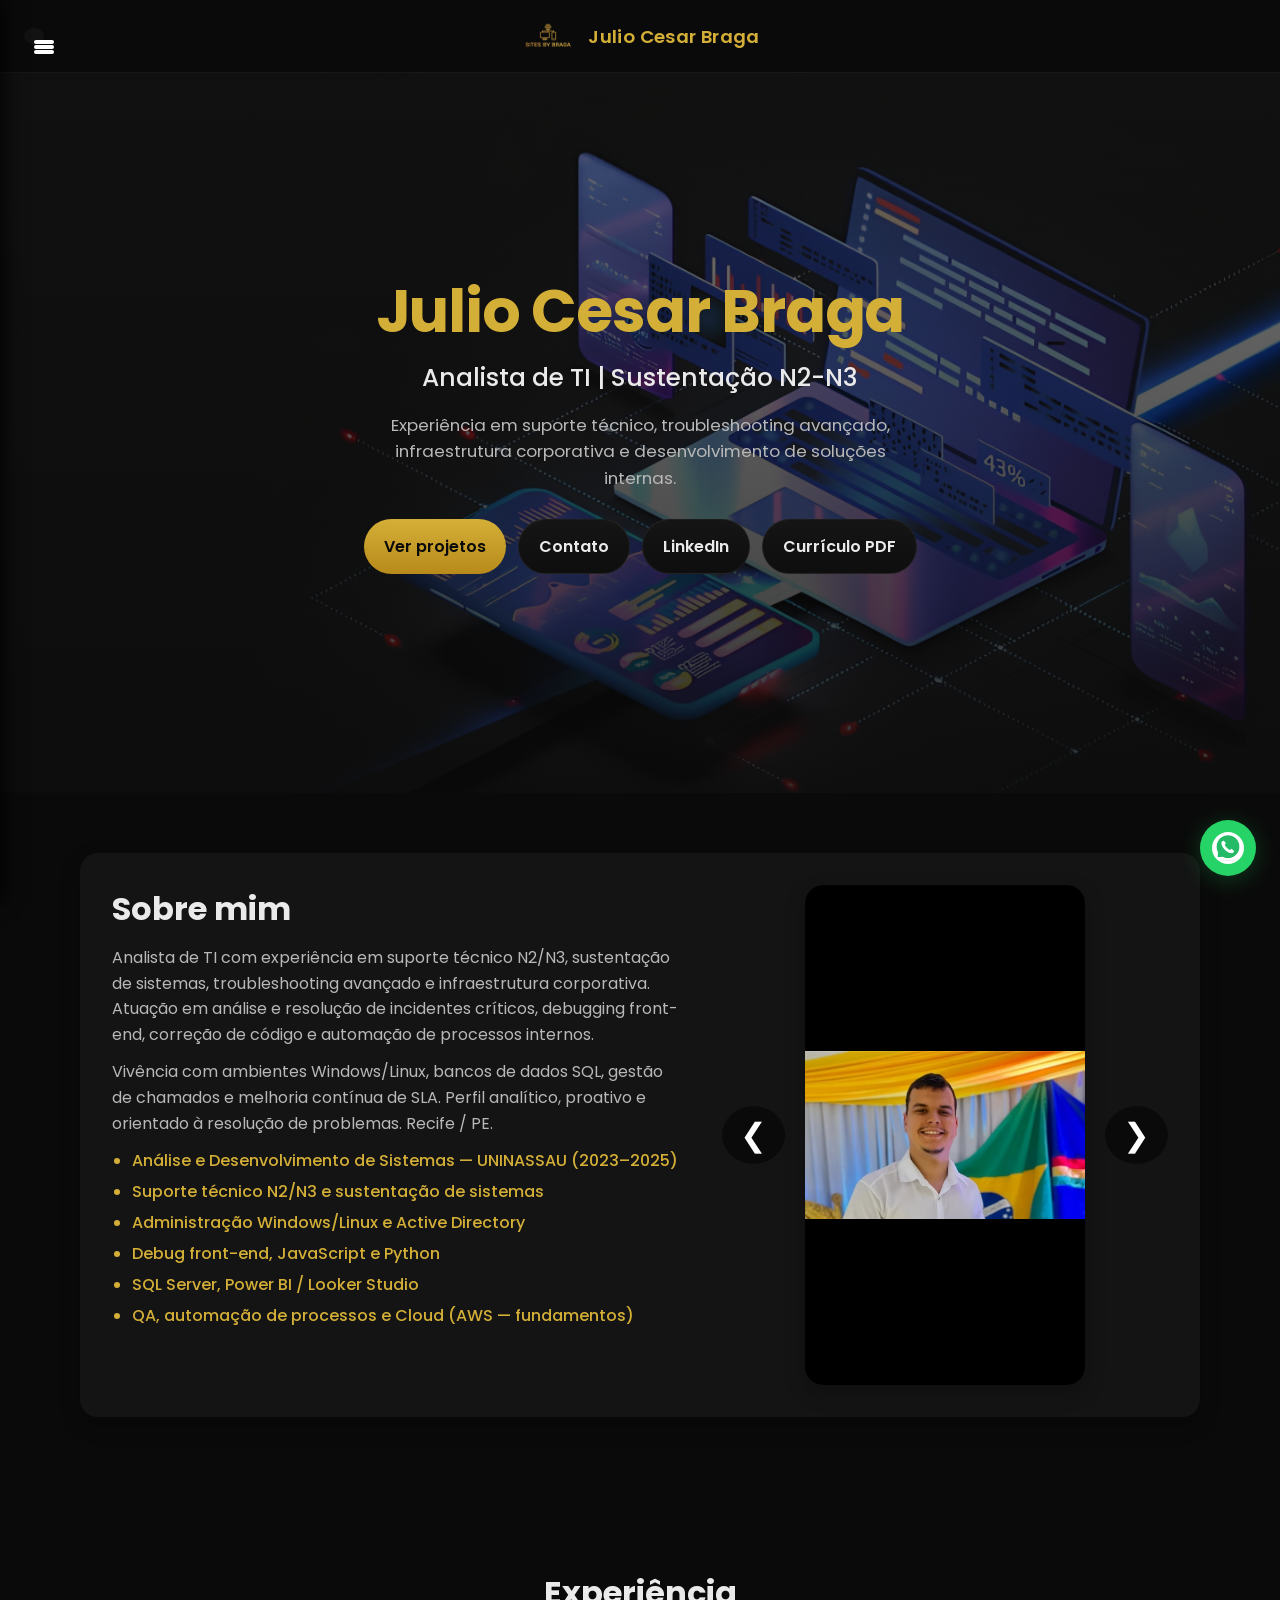
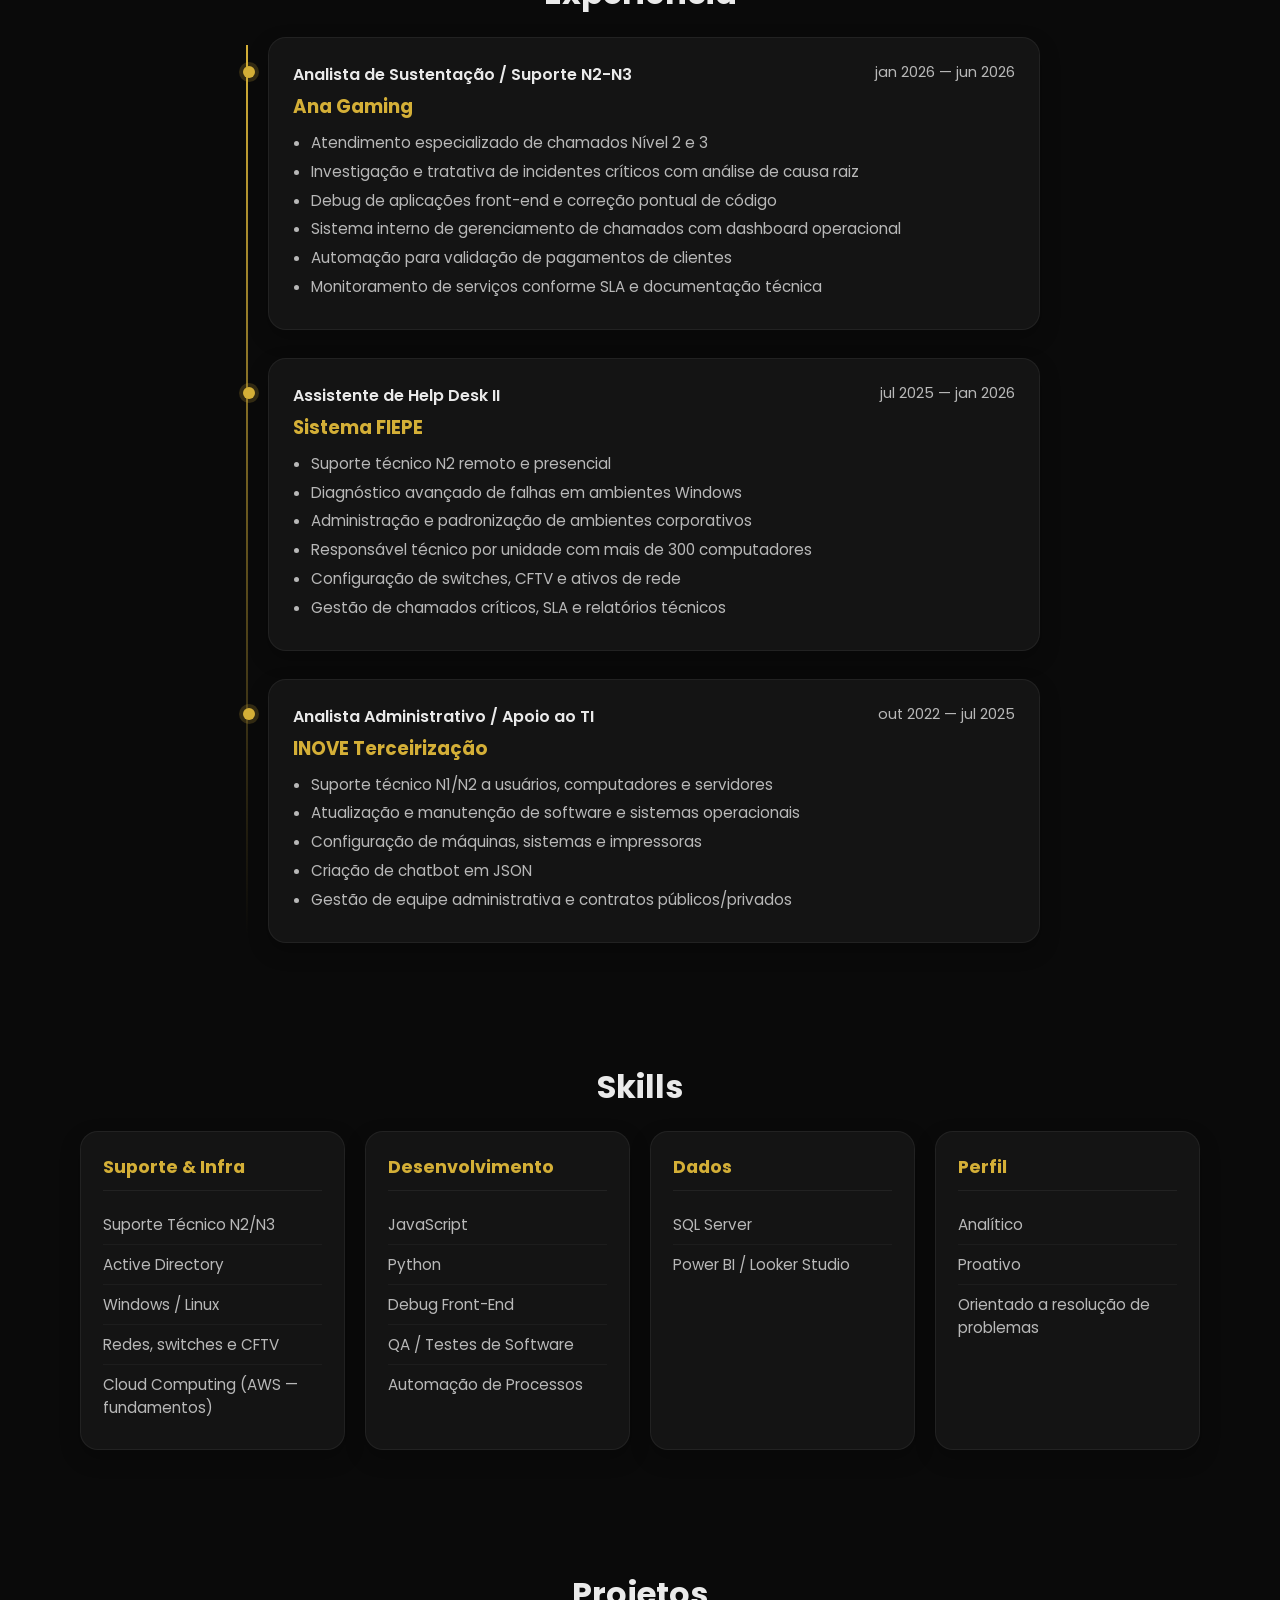
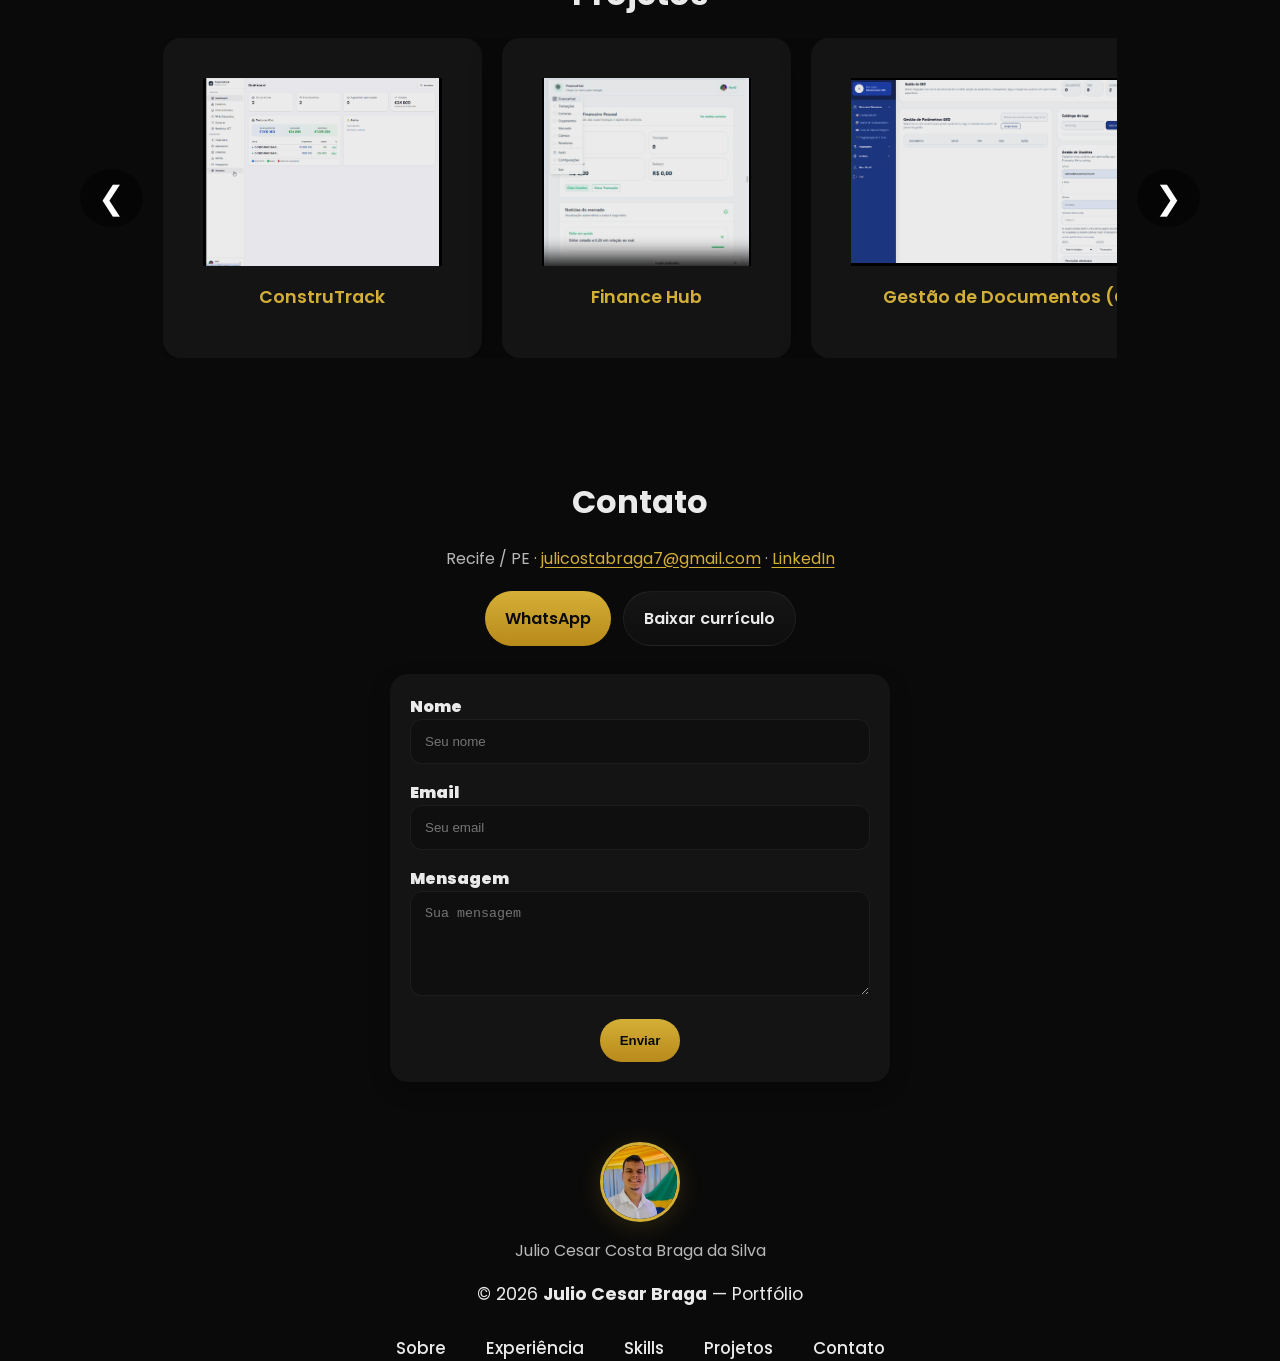
==== public/index.html @ 73585330 "Serve portfolio as static site on Vercel from public/. Stop Flask rewrite 404 by using outputDirecto" ====
<!DOCTYPE html>
<html lang="pt-br">
<head>
  <meta charset="UTF-8" />
  <meta name="viewport" content="width=device-width, initial-scale=1" />
  <title>Julio Cesar Braga — Analista de TI | Sustentação N2-N3</title>
  <meta name="description" content="Portfólio de Julio Cesar Braga — Analista de TI com experiência em sustentação N2/N3, suporte, infraestrutura e desenvolvimento de sistemas." />
  <link rel="icon" href="/static/favicon.svg" type="image/svg+xml">
  <link rel="preconnect" href="https://fonts.googleapis.com">
  <link rel="preconnect" href="https://fonts.gstatic.com" crossorigin>
  <link href="https://fonts.googleapis.com/css2?family=Poppins:wght@300;400;500;600;700&display=swap" rel="stylesheet">
  <link rel="stylesheet" href="/static/styles.css">
</head>
<body>
  <header>
    <div class="nav-header">
      <button class="btn hamb" aria-label="Abrir menu" onclick="toggleMobile()">
        <span class="hamb-icon"></span>
      </button>
      <a href="#topo" class="brand-lockup">
        <img src="/static/img/imghead.png" alt="" class="header-logo" />
        <span class="brand-name">Julio Cesar Braga</span>
      </a>
    </div>
  </header>

  <div id="backdrop" onclick="toggleMobile(false)"></div>
  <nav id="drawer" aria-hidden="true">
    <a href="#sobre" onclick="toggleMobile(false)">Sobre</a>
    <a href="#experiencia" onclick="toggleMobile(false)">Experiência</a>
    <a href="#skills" onclick="toggleMobile(false)">Skills</a>
    <a href="#portfolio" onclick="toggleMobile(false)">Projetos</a>
    <a href="#contato" onclick="toggleMobile(false)">Contato</a>
  </nav>

  <main id="topo">
    <section class="hero">
      <div class="container hero-inner">
        <p class="hero-brand">Julio Cesar Braga</p>
        <h1>Analista de TI | Sustentação N2-N3</h1>
        <p class="muted hero-lead">Experiência em suporte técnico, troubleshooting avançado, infraestrutura corporativa e desenvolvimento de soluções internas.</p>
        <div class="hero-ctas">
          <a href="#portfolio" class="btn gold">Ver projetos</a>
          <a href="#contato" class="btn">Contato</a>
          <a href="https://www.linkedin.com/in/julio-cesar-389a39224" class="btn" target="_blank" rel="noopener">LinkedIn</a>
          <a href="/static/curriculo-julio-cesar.pdf" class="btn" target="_blank" rel="noopener">Currículo PDF</a>
        </div>
      </div>
    </section>

    <section id="sobre" class="section quem-sou-eu">
      <div class="container quem-sou-eu-container">
        <div class="quem-sou-eu-info">
          <h2 class="title-lg">Sobre mim</h2>
          <p>Analista de TI com experiência em suporte técnico N2/N3, sustentação de sistemas, troubleshooting avançado e infraestrutura corporativa. Atuação em análise e resolução de incidentes críticos, debugging front-end, correção de código e automação de processos internos.</p>
          <p class="muted" style="margin-top:12px">Vivência com ambientes Windows/Linux, bancos de dados SQL, gestão de chamados e melhoria contínua de SLA. Perfil analítico, proativo e orientado à resolução de problemas. Recife / PE.</p>
          <ul>
            <li>Análise e Desenvolvimento de Sistemas — UNINASSAU (2023–2025)</li>
            <li>Suporte técnico N2/N3 e sustentação de sistemas</li>
            <li>Administração Windows/Linux e Active Directory</li>
            <li>Debug front-end, JavaScript e Python</li>
            <li>SQL Server, Power BI / Looker Studio</li>
            <li>QA, automação de processos e Cloud (AWS — fundamentos)</li>
          </ul>
        </div>
        <div class="carousel-container">
          <button class="carousel-btn left" onclick="showPrev()" aria-label="Foto anterior">❮</button>
          <div class="carousel-single">
            <img id="carousel-img" src="/static/img/imgdev.jpg" alt="Foto de Julio Cesar Braga" />
          </div>
          <button class="carousel-btn right" onclick="showNext()" aria-label="Próxima foto">❯</button>
        </div>
      </div>
    </section>

    <section id="experiencia" class="section">
      <div class="container">
        <h2 class="title-lg">Experiência</h2>
        <div class="timeline">
          <article class="timeline-item">
            <div class="timeline-meta">
              <span class="timeline-role">Analista de Sustentação / Suporte N2-N3</span>
              <span class="timeline-period">jan 2026 — jun 2026</span>
            </div>
            <h3 class="timeline-company">Ana Gaming</h3>
            <ul>
              <li>Atendimento especializado de chamados Nível 2 e 3</li>
              <li>Investigação e tratativa de incidentes críticos com análise de causa raiz</li>
              <li>Debug de aplicações front-end e correção pontual de código</li>
              <li>Sistema interno de gerenciamento de chamados com dashboard operacional</li>
              <li>Automação para validação de pagamentos de clientes</li>
              <li>Monitoramento de serviços conforme SLA e documentação técnica</li>
            </ul>
          </article>

          <article class="timeline-item">
            <div class="timeline-meta">
              <span class="timeline-role">Assistente de Help Desk II</span>
              <span class="timeline-period">jul 2025 — jan 2026</span>
            </div>
            <h3 class="timeline-company">Sistema FIEPE</h3>
            <ul>
              <li>Suporte técnico N2 remoto e presencial</li>
              <li>Diagnóstico avançado de falhas em ambientes Windows</li>
              <li>Administração e padronização de ambientes corporativos</li>
              <li>Responsável técnico por unidade com mais de 300 computadores</li>
              <li>Configuração de switches, CFTV e ativos de rede</li>
              <li>Gestão de chamados críticos, SLA e relatórios técnicos</li>
            </ul>
          </article>

          <article class="timeline-item">
            <div class="timeline-meta">
              <span class="timeline-role">Analista Administrativo / Apoio ao TI</span>
              <span class="timeline-period">out 2022 — jul 2025</span>
            </div>
            <h3 class="timeline-company">INOVE Terceirização</h3>
            <ul>
              <li>Suporte técnico N1/N2 a usuários, computadores e servidores</li>
              <li>Atualização e manutenção de software e sistemas operacionais</li>
              <li>Configuração de máquinas, sistemas e impressoras</li>
              <li>Criação de chatbot em JSON</li>
              <li>Gestão de equipe administrativa e contratos públicos/privados</li>
            </ul>
          </article>
        </div>
      </div>
    </section>

    <section id="skills" class="section">
      <div class="container">
        <h2 class="title-lg">Skills</h2>
        <div class="skills-grid">
          <div class="skill-group">
            <h3>Suporte & Infra</h3>
            <ul>
              <li>Suporte Técnico N2/N3</li>
              <li>Active Directory</li>
              <li>Windows / Linux</li>
              <li>Redes, switches e CFTV</li>
              <li>Cloud Computing (AWS — fundamentos)</li>
            </ul>
          </div>
          <div class="skill-group">
            <h3>Desenvolvimento</h3>
            <ul>
              <li>JavaScript</li>
              <li>Python</li>
              <li>Debug Front-End</li>
              <li>QA / Testes de Software</li>
              <li>Automação de Processos</li>
            </ul>
          </div>
          <div class="skill-group">
            <h3>Dados</h3>
            <ul>
              <li>SQL Server</li>
              <li>Power BI / Looker Studio</li>
            </ul>
          </div>
          <div class="skill-group">
            <h3>Perfil</h3>
            <ul>
              <li>Analítico</li>
              <li>Proativo</li>
              <li>Orientado a resolução de problemas</li>
            </ul>
          </div>
        </div>
      </div>
    </section>

    <section id="portfolio" class="section">
      <div class="container">
        <h2 class="title-lg">Projetos</h2>
        <div class="carousel-container">
          <button class="carousel-btn left" onclick="moveCarousel(-1)" aria-label="Anterior">❮</button>
          <div class="carousel" id="carousel">

            <div class="carousel-item projeto-preview">
              <div class="preview-anim">
                <div class="projeto-carousel">
                  <img src="/static/img/contrutrack.png" alt="ConstruTrack" class="preview-img" />
                </div>
                <div class="preview-overlay">
                  <div class="preview-actions">
                    <button type="button" class="btn-overlay" onclick="openConstructrackModal(false)">Detalhes</button>
                  </div>
                </div>
              </div>
              <div class="preview-title">ConstruTrack</div>
            </div>

            <div class="carousel-item projeto-preview">
              <div class="preview-anim">
                <div class="projeto-carousel">
                  <img src="/static/img/finance-hub.png" alt="Finance Hub" class="preview-img" />
                </div>
                <div class="preview-overlay">
                  <div class="preview-actions">
                    <button type="button" class="btn-overlay" onclick="openFinanceHubModal(false)">Detalhes</button>
                  </div>
                </div>
              </div>
              <div class="preview-title">Finance Hub</div>
            </div>

            <div class="carousel-item projeto-preview">
              <div class="preview-anim">
                <div class="projeto-carousel">
                  <img src="/static/img/ged-recursos-humanos.png" alt="Módulo de Recursos Humanos" class="preview-img projeto-carousel-img" id="projetoImg" />
                  <button type="button" class="projeto-carousel-btn prev" onclick="mudarImagemProjeto(-1)">❮</button>
                  <button type="button" class="projeto-carousel-btn next" onclick="mudarImagemProjeto(1)">❯</button>
                </div>
                <div class="preview-overlay">
                  <div class="preview-actions">
                    <button type="button" class="btn-overlay" onclick="openGedModal()">Detalhes</button>
                  </div>
                </div>
              </div>
              <div class="preview-title">Gestão de Documentos (GED)</div>
            </div>

            <div class="carousel-item projeto-preview">
              <div class="preview-anim">
                <img src="/static/img/jessicafreitas.jpg" alt="Site Jessica Freitas" class="preview-img" />
                <div class="preview-overlay">
                  <div class="preview-actions">
                    <a href="https://68085a242d617168facb0365--verdant-naiad-d58384.netlify.app/" target="_blank" rel="noopener" class="btn-overlay">Ver site</a>
                    <button type="button" class="btn-overlay" onclick="openProjectModal()">Detalhes</button>
                  </div>
                </div>
              </div>
              <div class="preview-title">Atendimento Psicológico — Jessica Freitas</div>
            </div>

            <div class="carousel-item projeto-preview">
              <div class="preview-anim">
                <div class="projeto-carousel">
                  <img src="/static/img/sistema-relatorio-tecnico.png" alt="Sistema de Relatório Técnico" class="preview-img" />
                </div>
                <div class="preview-overlay">
                  <div class="preview-actions">
                    <button type="button" class="btn-overlay" onclick="openProject3Modal(false)">Detalhes</button>
                  </div>
                </div>
              </div>
              <div class="preview-title">Sistema de Relatório Técnico</div>
            </div>

          </div>
          <button class="carousel-btn right" onclick="moveCarousel(1)" aria-label="Próximo">❯</button>
        </div>
      </div>
    </section>

    <section id="contato" class="section">
      <div class="container">
        <h2 class="title-lg">Contato</h2>
        <p class="muted contact-intro">Recife / PE · <a href="mailto:julicostabraga7@gmail.com">julicostabraga7@gmail.com</a> · <a href="https://www.linkedin.com/in/julio-cesar-389a39224" target="_blank" rel="noopener">LinkedIn</a></p>
        <div class="contact-links">
          <a href="https://wa.me/5581987370011" class="btn gold" target="_blank" rel="noopener">WhatsApp</a>
          <a href="/static/curriculo-julio-cesar.pdf" class="btn" target="_blank" rel="noopener">Baixar currículo</a>
        </div>
        <form class="card contato-form" onsubmit="sendEmail(event)">
          <label>
            Nome
            <input class="input" type="text" id="nome" placeholder="Seu nome" required>
          </label>
          <label>
            Email
            <input class="input" type="email" id="email" placeholder="Seu email" required>
          </label>
          <label>
            Mensagem
            <textarea class="input" id="mensagem" rows="5" placeholder="Sua mensagem" required></textarea>
          </label>
          <button class="btn gold" type="submit">Enviar</button>
        </form>
      </div>
    </section>
  </main>

  <footer>
    <div class="container footer">
      <div class="dev-info">
        <img src="/static/img/imgdev.jpg" alt="Julio Cesar Braga" class="dev-photo" />
        <span>Julio Cesar Costa Braga da Silva</span>
      </div>
      <span class="brand-footer">© <span id="year"></span> <b>Julio Cesar Braga</b> — Portfólio</span>
      <nav class="footer-nav">
        <a href="#sobre">Sobre</a>
        <a href="#experiencia">Experiência</a>
        <a href="#skills">Skills</a>
        <a href="#portfolio">Projetos</a>
        <a href="#contato">Contato</a>
      </nav>
    </div>
  </footer>

  <a href="https://wa.me/5581987370011" class="whatsapp-float" target="_blank" rel="noopener" aria-label="WhatsApp">
    <img src="/static/img/WhatsApp.jpg" alt="WhatsApp" class="whatsapp-icon" />
  </a>

  <!-- MODAL Jessica Freitas -->
  <div id="projectModal" class="modal" role="dialog" aria-modal="true" aria-labelledby="jessica-title">
    <div class="modal-overlay" onclick="closeProjectModal()"></div>
    <div class="modal-content">
      <button type="button" class="modal-close" onclick="closeProjectModal()" aria-label="Fechar">✕</button>
      <div class="modal-header">
        <h2 id="jessica-title">Site Institucional e Agendamento para Psicóloga</h2>
      </div>
      <div class="modal-body">
        <div class="modal-section">
          <h3>Resumo</h3>
          <p>Site institucional e de agendamento para psicóloga online. Desenvolvido com HTML5, CSS3 e JavaScript puro (Vanilla JS), sem dependência de frameworks. Conta com sistema de agendamento interativo com calendário dinâmico, bloqueio de horários por sessão, integração com WhatsApp e layout totalmente responsivo para mobile.</p>
        </div>
        <div class="modal-section">
          <h3>Funcionalidades</h3>
          <ul class="features-list">
            <li><strong>Header fixo com navegação suave</strong> entre seções</li>
            <li><strong>Menu hambúrguer responsivo</strong> para mobile</li>
            <li><strong>Modal de agendamento</strong> com abertura/fechamento por clique, ESC e clique fora</li>
            <li><strong>Calendário interativo</strong> com seleção de mês → dia → horário</li>
            <li><strong>Bloqueio de horários</strong> com sessionStorage</li>
            <li><strong>Integração com WhatsApp</strong> via wa.me</li>
            <li><strong>Validação de formulário</strong> e SEO básico</li>
          </ul>
        </div>
        <div class="modal-section">
          <h3>Tecnologias</h3>
          <div class="tech-grid">
            <div class="tech-item"><strong>HTML5</strong> — Estrutura e semântica</div>
            <div class="tech-item"><strong>CSS3</strong> — Estilização e responsividade</div>
            <div class="tech-item"><strong>JavaScript (Vanilla)</strong> — Interatividade</div>
            <div class="tech-item"><strong>Font Awesome 6</strong> — Ícones</div>
          </div>
        </div>
      </div>
      <div class="modal-footer">
        <a href="https://68085a242d617168facb0365--verdant-naiad-d58384.netlify.app/" class="btn" target="_blank" rel="noopener">Abrir site</a>
        <button type="button" class="btn gold" onclick="closeProjectModal()">Fechar</button>
      </div>
    </div>
  </div>

  <!-- MODAL GED -->
  <div id="gedModal" class="modal" role="dialog" aria-modal="true" aria-labelledby="ged-title">
    <div class="modal-overlay" onclick="closeGedModal()"></div>
    <div class="modal-content">
      <button type="button" class="modal-close" onclick="closeGedModal()" aria-label="Fechar">✕</button>
      <div class="modal-header">
        <h2 id="ged-title">Gestão de Documentos (GED)</h2>
      </div>
      <div class="modal-body">
        <div class="modal-section">
          <h3>Resumo</h3>
          <p>Módulo de gestão documental com foco em Recursos Humanos e rotinas administrativas — organização, visualização e fluxo de documentos em ambiente corporativo.</p>
        </div>
        <div class="modal-section">
          <h3>Destaques</h3>
          <ul class="features-list">
            <li>Telas de RH e gestão documental</li>
            <li>Interface orientada a operação diária</li>
            <li>Carrossel de prévias no portfólio</li>
          </ul>
        </div>
      </div>
      <div class="modal-footer">
        <button type="button" class="btn gold" onclick="closeGedModal()">Fechar</button>
      </div>
    </div>
  </div>

  <!-- MODAL Relatório Técnico -->
  <div id="project3Modal" class="modal" role="dialog" aria-modal="true" aria-labelledby="relatorio-title">
    <div class="modal-overlay" onclick="closeProject3Modal()"></div>
    <div class="modal-content">
      <button type="button" class="modal-close" onclick="closeProject3Modal()" aria-label="Fechar">✕</button>
      <div class="modal-header">
        <h2 id="relatorio-title">Sistema de Relatório Técnico</h2>
      </div>
      <div class="modal-body">
        <div class="modal-section video-section">
          <video id="project3Video" controls preload="metadata" style="width:100%; max-height:360px; background:#000">
            <source src="/static/img/projeto-relatorio-video.mp4" type="video/mp4">
            Seu navegador não suporta vídeo.
          </video>
        </div>
        <div class="modal-section">
          <h3>Resumo</h3>
          <p>Aplicação web progressiva (PWA) em React + JavaScript para geração de relatórios técnicos de engenharia civil. Permite criar, editar e exportar relatórios de vistoria predial em PDF com fotos lado a lado, editor de imagens, parecer técnico automatizado e histórico por pastas. Funciona offline; Firebase Hosting serve os ficheiros estáticos.</p>
        </div>
        <div class="modal-section">
          <h3>Funcionalidades principais</h3>
          <ul class="features-list">
            <li><strong>3 tipos de relatório</strong>: Pessoa Física, Condomínio, Empresa</li>
            <li><strong>Formulário dinâmico</strong> conforme o tipo selecionado</li>
            <li><strong>Upload de fotos</strong> com compressão automática</li>
            <li><strong>Editor de fotos embutido</strong> e comparativo no PDF</li>
            <li><strong>Parecer técnico</strong> com modelos pré-definidos</li>
            <li><strong>Histórico</strong> organizado por mês e pastas</li>
            <li><strong>Assinatura digital</strong> via canvas</li>
            <li><strong>Offline / Client-side</strong> com localStorage</li>
          </ul>
        </div>
        <div class="modal-section">
          <h3>Tecnologias</h3>
          <div class="tech-grid">
            <div class="tech-item"><strong>Linguagem:</strong> JavaScript (ES6+)</div>
            <div class="tech-item"><strong>Framework:</strong> React 18 (Vite)</div>
            <div class="tech-item"><strong>PDF:</strong> jsPDF</div>
            <div class="tech-item"><strong>Imagens:</strong> Canvas API + compressão</div>
            <div class="tech-item"><strong>Storage:</strong> localStorage</div>
            <div class="tech-item"><strong>Host:</strong> Firebase Hosting</div>
          </div>
        </div>
      </div>
      <div class="modal-footer">
        <button type="button" class="btn gold" onclick="closeProject3Modal()">Fechar</button>
      </div>
    </div>
  </div>

  <!-- MODAL Finance Hub -->
  <div id="financeHubModal" class="modal" role="dialog" aria-modal="true" aria-labelledby="finance-title">
    <div class="modal-overlay" onclick="closeFinanceHubModal()"></div>
    <div class="modal-content">
      <button type="button" class="modal-close" onclick="closeFinanceHubModal()" aria-label="Fechar">✕</button>
      <div class="modal-header">
        <h2 id="finance-title">Finance Hub</h2>
      </div>
      <div class="modal-body">
        <div class="modal-section video-section">
          <video id="financeHubVideo" controls preload="metadata" style="width:100%; max-height:360px; background:#000">
            <source src="/static/finance-hub-video.mp4" type="video/mp4">
            Seu navegador não suporta vídeo.
          </video>
        </div>
        <div class="modal-section">
          <h3>Resumo</h3>
          <p>Aplicação web full-stack de controle financeiro pessoal com dashboard interativo, gestão de carteiras, transações, orçamentos e monitoramento do mercado de ações e câmbio em tempo real.</p>
        </div>
        <div class="modal-section">
          <h3>Funcionalidades principais</h3>
          <ul class="features-list">
            <li><strong>Autenticação completa</strong> com cadastro, login e admin</li>
            <li><strong>Carteiras financeiras</strong> (conta, dinheiro, investimento, cartão)</li>
            <li><strong>Transações</strong> com categorização e filtros</li>
            <li><strong>Orçamentos</strong> por categoria com progresso visual</li>
            <li><strong>Dashboard</strong> com resumo e notícias do mercado</li>
            <li><strong>Mercado de ações</strong> e conversor de câmbio</li>
            <li><strong>Tema claro/escuro</strong> e múltiplos idiomas</li>
          </ul>
        </div>
        <div class="modal-section">
          <h3>Stack</h3>
          <div class="tech-grid">
            <div class="tech-item"><strong>Frontend:</strong> Vue 3 + Nuxt 3</div>
            <div class="tech-item"><strong>Linguagem:</strong> TypeScript</div>
            <div class="tech-item"><strong>UI:</strong> Tailwind CSS + Nuxt UI</div>
            <div class="tech-item"><strong>DB/Auth:</strong> Supabase PostgreSQL</div>
            <div class="tech-item"><strong>APIs:</strong> Brapi.dev, Frankfurter</div>
          </div>
        </div>
      </div>
      <div class="modal-footer">
        <button type="button" class="btn gold" onclick="closeFinanceHubModal()">Fechar</button>
      </div>
    </div>
  </div>

  <!-- MODAL ConstruTrack -->
  <div id="constructrackModal" class="modal" role="dialog" aria-modal="true" aria-labelledby="constructrack-title">
    <div class="modal-overlay" onclick="closeConstructrackModal()"></div>
    <div class="modal-content">
      <button type="button" class="modal-close" onclick="closeConstructrackModal()" aria-label="Fechar">✕</button>
      <div class="modal-header">
        <h2 id="constructrack-title">ConstruTrack</h2>
      </div>
      <div class="modal-body">
        <div class="modal-section video-section">
          <video id="constructrackVideo" controls preload="metadata" style="width:100%; max-height:360px; background:#000">
            <source src="/static/contrutrack-video.mp4" type="video/mp4">
            Seu navegador não suporta vídeo.
          </video>
        </div>
        <div class="modal-section">
          <h3>Resumo</h3>
          <p>Plataforma de gestão de projetos de construção civil que reúne tarefas, equipes, controle de materiais, prazos e relatórios em um único painel — para dar visibilidade ao canteiro e agilizar entregas.</p>
        </div>
        <div class="modal-section">
          <h3>Funcionalidades principais</h3>
          <ul class="features-list">
            <li><strong>Dashboard de obras</strong> com progresso e custos</li>
            <li><strong>Gestão de tarefas</strong> com atribuição para equipes</li>
            <li><strong>Controle de materiais</strong> por etapa</li>
            <li><strong>Relatórios</strong> exportáveis</li>
            <li><strong>Agenda de obra</strong> com marcos e prazos</li>
            <li><strong>Autenticação</strong> com usuários e permissões</li>
          </ul>
        </div>
        <div class="modal-section">
          <h3>Tecnologias</h3>
          <div class="tech-grid">
            <div class="tech-item"><strong>Front-end:</strong> React + Tailwind CSS</div>
            <div class="tech-item"><strong>Back-end:</strong> Node.js + Express</div>
            <div class="tech-item"><strong>Banco:</strong> SQL Server</div>
            <div class="tech-item"><strong>Infra:</strong> AWS S3 + Azure DevOps</div>
          </div>
        </div>
      </div>
      <div class="modal-footer">
        <button type="button" class="btn gold" onclick="closeConstructrackModal()">Fechar</button>
      </div>
    </div>
  </div>

  <script src="/static/script.js"></script>
</body>
</html>
---- static/styles.css ----
:root {
  --bg: #0a0a0a;
  --bg-2: #121212;
  --text: #eaeaea;
  --muted: #b8b8b8;
  --gold: #d4af37;
  --gold-2: #b88a1b;
  --card: #141414;
  --stroke: rgba(255,255,255,.06);
  --radius: 18px;
  --shadow: 0 10px 30px rgba(0,0,0,.45);
  --shadow-soft: 0 8px 20px rgba(0,0,0,.25);
}

* {
  box-sizing: border-box;
  margin: 0;
  padding: 0;
}
html {
  scroll-behavior: smooth;
}
body {
  background: var(--bg);
  color: var(--text);
  font-family: Poppins, system-ui, sans-serif;
}
a {
  text-decoration: none;
  color: inherit;
}
img {
  max-width: 100%;
}

/* Containers e Layout */
.container {
  width: min(1120px, 92%);
  margin: auto;
}
.section {
  padding: 60px 0;
}
.title-lg {
  font-size: 2rem;
  margin-bottom: 20px;
  text-align: center;
}
.grid {
  display: grid;
  gap: 20px;
  grid-template-columns: repeat(auto-fit, minmax(240px, 1fr));
}
.card {
  background: var(--card);
  padding: 20px;
  border-radius: var(--radius);
  box-shadow: var(--shadow-soft);
  text-align: center;
}
.muted {
  color: var(--muted);
}

/* Header */
header {
  width: 100%;
  background: #0a0a0a;
  position: sticky;
  top: 0;
  z-index: 50;
  min-height: 72px;
  display: flex;
  align-items: center;
  justify-content: center;
  border-bottom: 1px solid var(--stroke);
}
.nav-header {
  width: 100%;
  display: flex;
  align-items: center;
  justify-content: center;
  position: relative;
  min-height: 72px;
  padding: 8px 0;
}
.brand-lockup {
  display: flex;
  align-items: center;
  gap: 12px;
  z-index: 2;
}
.header-logo {
  display: block;
  width: 56px;
  height: 56px;
  object-fit: contain;
}
.brand-name {
  font-size: 1.15rem;
  font-weight: 600;
  letter-spacing: 0.02em;
  color: var(--gold);
}
.btn.hamb {
  position: absolute;
  left: 24px;
  top: 50%;
  transform: translateY(-50%);
  font-size: 1.5rem;
  background: rgba(20,20,20,0.85);
  color: #eaeaea;
  border: none;
  padding: 8px 10px;
  border-radius: 50%;
  cursor: pointer;
  z-index: 3;
  transition: background 0.2s, transform 0.2s;
}
.btn.hamb:active,
.btn.hamb:focus {
  background: var(--gold);
  color: #181818;
  transform: scale(1.1);
}
.hamb-icon {
  display: block;
  width: 28px;
  height: 28px;
  background: none;
  position: relative;
}
.hamb-icon::before,
.hamb-icon::after,
.hamb-icon {
  content: "";
  display: block;
  height: 4px;
  width: 100%;
  background: #fff;
  border-radius: 2px;
  margin: 5px 0;
}
.hamb-icon::before {
  position: absolute;
  top: 0;
}
.hamb-icon {
  position: absolute;
  top: 12px;
}
.hamb-icon::after {
  position: absolute;
  bottom: 0;
}

/* Nav */
nav {
  display: flex;
  gap: 40px;
  justify-content: center;
  align-items: center;
  margin-bottom: 18px;
}

/* Botões */
.btn {
  display: inline-flex;
  align-items: center;
  gap: 10px;
  padding: 14px 20px;
  border-radius: 999px;
  border: 1px solid var(--stroke);
  background: linear-gradient(180deg, #151515, #0e0e0e);
  color: var(--text);
  font-weight: 600;
  cursor: pointer;
}
.btn.gold {
  background: linear-gradient(180deg, var(--gold), var(--gold-2));
  color: #0a0a0a;
  border: none;
}

/* Inputs */
.input {
  width: 100%;
  padding: 14px;
  border-radius: 12px;
  background: #0f0f0f;
  border: 1px solid var(--stroke);
  color: var(--text);
}
.input:focus {
  border-color: var(--gold);
  box-shadow: 0 0 0 3px rgba(212,175,55,.25);
}

/* HERO */
.hero {
  min-height: min(92vh, 720px);
  padding: 88px 0 100px;
  text-align: center;
  background:
    linear-gradient(180deg, rgba(10,10,10,0.55) 0%, rgba(10,10,10,0.82) 100%),
    url('/static/img/img1.jpg') center center/cover no-repeat;
  position: relative;
  display: flex;
  align-items: center;
}
.hero-inner {
  position: relative;
  z-index: 2;
  max-width: 760px;
}
.hero-brand {
  font-size: clamp(2.4rem, 6vw, 3.75rem);
  font-weight: 700;
  line-height: 1.05;
  color: var(--gold);
  margin-bottom: 16px;
  letter-spacing: -0.02em;
}
.hero h1 {
  font-size: clamp(1.15rem, 2.4vw, 1.55rem);
  font-weight: 500;
  color: var(--text);
  margin-bottom: 16px;
}
.hero-lead {
  max-width: 540px;
  margin: 0 auto 28px;
  line-height: 1.55;
  font-size: 1.05rem;
}
.hero-ctas {
  display: flex;
  flex-wrap: wrap;
  gap: 12px;
  justify-content: center;
}

/* Carrossel */
.carousel-container {
  display: flex;
  align-items: center;
  justify-content: center;
  gap: 20px;
  margin: 0;
  flex: 1;             /* agora ocupa toda a largura disponível */
  position: relative;
}
.carousel-single {
  width: 280px;     /* ocupa 80% da largura disponível */
  max-width: 540px; /* não deixa estourar em telas muito grandes */
  height: 500px;
  display: flex;
  align-items: center;
  justify-content: center;
  background: #181818;
  border-radius: var(--radius);
  box-shadow: var(--shadow-soft);
  overflow: hidden;
}
.carousel-single img {
  width: 100%;
  height: 100%;
  object-fit: contain; /* mostra a imagem inteira */
  background: #000;    /* fundo preto para não ficar feio */
  border-radius: var(--radius);
}
.carousel-btn {
  background: rgba(0,0,0,.5);
  border: none;
  color: #fff;
  font-size: 2rem;
  padding: 10px 18px;
  border-radius: 50%;
  cursor: pointer;
  transition: background 0.2s;
  position: static;
}
.carousel-btn:hover {
  background: #d4af37;
  color: #181818;
}

/* Carrossel estilo Netflix */
.carousel {
  display: flex;
  gap: 20px;
  overflow-x: auto;
  scroll-behavior: smooth;
}
.carousel::-webkit-scrollbar {
  display: none;
}
.carousel-item {
  min-width: 250px;
  flex: 0 0 auto;
  background: var(--card);
  border-radius: var(--radius);
  padding: 40px;
  text-align: center;
  box-shadow: var(--shadow);
}
.carousel-btn.left { left: 0; }
.carousel-btn.right { right: 0; }

/* Portfólio - aumentar altura do card */
.projeto-preview {
  min-width: 280px;
  max-width: 420px;
  height: 320px; /* antes estava 240px */
  box-shadow: 0 8px 32px rgba(0,0,0,0.25);
  border-radius: var(--radius);
  overflow: hidden;
  position: relative;
  transition: transform 0.2s;
  background: var(--card);
  display: flex;
  flex-direction: column;
  justify-content: flex-end;
}
.projeto-preview:hover {
  transform: scale(1.04);
  box-shadow: 0 12px 40px rgba(212,175,55,0.18);
}
.preview-link {
  display: block;
  height: 100%;
  text-decoration: none;
  color: inherit;
}
.preview-anim {
  position: relative;
  width: 100%;
  height: 80%;
  overflow: hidden;
}
.projeto-carousel {
  position: relative;
  width: 100%;
  height: 100%;
}
.projeto-carousel-img {
  width: 100%;
  height: 100%;
  object-fit: cover;
  transition: all 0.3s ease;
}
.projeto-carousel-btn {
  position: absolute;
  top: 50%;
  transform: translateY(-50%);
  background: rgba(0, 0, 0, 0.6);
  border: none;
  color: var(--gold);
  font-size: 1.5rem;
  padding: 8px 12px;
  border-radius: 4px;
  cursor: pointer;
  z-index: 10;
  transition: all 0.2s;
  display: none;
}
.projeto-carousel-btn:hover {
  background: var(--gold);
  color: #0a0a0a;
}
.projeto-carousel:hover .projeto-carousel-btn {
  display: block;
}
.projeto-carousel-btn.prev {
  left: 8px;
}
.projeto-carousel-btn.next {
  right: 8px;
}
.preview-img {
  width: 100%;
  height: 100%;
  object-fit: contain; /* mostra a imagem inteira */
  background: #000;    /* fundo para as bordas laterais */
  transition: filter 0.3s;
  filter: brightness(0.92);
}
.projeto-preview:hover .preview-img {
  filter: brightness(1.08) blur(1px);
}
.preview-overlay {
  position: absolute;
  inset: 0;
  background: rgba(0,0,0,0.38);
  display: flex;
  align-items: center;
  justify-content: center;
  opacity: 0;
  transition: opacity 0.3s;
}
.projeto-preview:hover .preview-overlay {
  opacity: 1;
}
.preview-text {
  color: var(--gold);
  font-size: 1.3rem;
  font-weight: 700;
  background: rgba(20,20,20,0.7);
  padding: 12px 28px;
  border-radius: 999px;
  box-shadow: 0 2px 8px rgba(0,0,0,0.18);
}
.preview-title {
  padding: 18px 0 8px 0;
  text-align: center;
  font-size: 1.1rem;
  font-weight: 600;
  color: var(--gold);
}

/* Responsivo */
@media (max-width: 600px) {
  .projeto-preview {
    min-width: 90vw;
    max-width: 98vw;
    height: 240px;
  }
  .preview-title {
    font-size: 1rem;
    padding: 10px 0 4px 0;
  }
}

/* Quem sou eu */
.quem-sou-eu-container {
  display: flex;
  align-items: flex-start;
  gap: 40px;
  background: var(--card);
  border-radius: var(--radius);
  box-shadow: var(--shadow-soft);
  padding: 32px;
  margin-bottom: 32px;
  flex-wrap: wrap;
}
.quem-sou-eu-info {
  flex: 1 1 320px;
  min-width: 260px;
}
.quem-sou-eu-info h2 {
  margin-bottom: 12px;
  text-align: left;
}
.quem-sou-eu-info p {
  line-height: 1.6;
  color: var(--muted);
}
.quem-sou-eu-info ul {
  margin-top: 12px;
  padding-left: 20px;
}
.quem-sou-eu-info li {
  margin-bottom: 6px;
  color: var(--gold);
  font-weight: 500;
}

/* Timeline — Experiência */
.timeline {
  display: flex;
  flex-direction: column;
  gap: 28px;
  max-width: 800px;
  margin: 0 auto;
  position: relative;
  padding-left: 28px;
}
.timeline::before {
  content: "";
  position: absolute;
  left: 6px;
  top: 8px;
  bottom: 8px;
  width: 2px;
  background: linear-gradient(180deg, var(--gold), transparent);
}
.timeline-item {
  position: relative;
  background: var(--card);
  border: 1px solid var(--stroke);
  border-radius: var(--radius);
  padding: 24px;
  box-shadow: var(--shadow-soft);
}
.timeline-item::before {
  content: "";
  position: absolute;
  left: -26px;
  top: 28px;
  width: 12px;
  height: 12px;
  border-radius: 50%;
  background: var(--gold);
  box-shadow: 0 0 0 4px rgba(212,175,55,0.2);
}
.timeline-meta {
  display: flex;
  flex-wrap: wrap;
  gap: 8px 16px;
  justify-content: space-between;
  margin-bottom: 6px;
}
.timeline-role {
  font-weight: 600;
  color: var(--text);
}
.timeline-period {
  font-size: 0.9rem;
  color: var(--muted);
}
.timeline-company {
  color: var(--gold);
  font-size: 1.15rem;
  margin-bottom: 12px;
}
.timeline-item ul {
  padding-left: 18px;
  color: var(--muted);
}
.timeline-item li {
  margin-bottom: 6px;
  line-height: 1.5;
  font-size: 0.95rem;
}

/* Skills */
.skills-grid {
  display: grid;
  gap: 20px;
  grid-template-columns: repeat(auto-fit, minmax(220px, 1fr));
}
.skill-group {
  background: var(--card);
  border: 1px solid var(--stroke);
  border-radius: var(--radius);
  padding: 22px;
  box-shadow: var(--shadow-soft);
}
.skill-group h3 {
  color: var(--gold);
  font-size: 1.1rem;
  margin-bottom: 14px;
  padding-bottom: 10px;
  border-bottom: 1px solid var(--stroke);
}
.skill-group ul {
  list-style: none;
  padding: 0;
}
.skill-group li {
  padding: 8px 0;
  color: var(--muted);
  font-size: 0.95rem;
  border-bottom: 1px solid rgba(255,255,255,0.04);
}
.skill-group li:last-child {
  border-bottom: none;
}

.contact-intro {
  text-align: center;
  margin-bottom: 20px;
  line-height: 1.6;
}
.contact-intro a {
  color: var(--gold);
  text-decoration: underline;
  text-underline-offset: 3px;
}
.contact-links {
  display: flex;
  flex-wrap: wrap;
  gap: 12px;
  justify-content: center;
  margin-bottom: 28px;
}

/* Formulário de Contato */
.contato-form {
  display: flex;
  flex-direction: column;
  gap: 16px;
  max-width: 500px;
  margin: auto;
}
.contato-form label {
  font-weight: 1000;
  text-align: left;
  gap: 20px;
}
.contato-form button {
  align-self: center;
}

/* WhatsApp Flutuante */
.whatsapp-float {
  position: fixed;
  bottom: 24px;
  right: 24px;
  background: #25D366;
  width: 56px;
  height: 56px;
  display: flex;
  align-items: center;
  justify-content: center;
  border-radius: 50%;
  box-shadow: 0 4px 24px rgba(37,211,102,0.25);
  transition: box-shadow 0.2s, transform 0.2s;
  z-index: 100;
  border: none;
  outline: none;
  cursor: pointer;
}
.whatsapp-float:hover {
  box-shadow: 0 0 0 8px rgba(37,211,102,0.15);
  transform: scale(1.08);
}
.whatsapp-icon {
  width: 32px;
  height: 32px;
  object-fit: cover;
  border-radius: 50%;
  background: transparent;
  display: block;
}
@keyframes pulse {
  0% { box-shadow: 0 0 0 0 rgba(212,175,55,.7); }
  70% { box-shadow: 0 0 0 20px rgba(212,175,55,0); }
  100% { box-shadow: 0 0 0 0 rgba(212,175,55,0); }
}

/* Footer */
.footer {
  display: flex;
  flex-direction: column;
  align-items: center;
  gap: 18px;
}
.dev-info {
  display: flex;
  flex-direction: column;
  align-items: center;
  gap: 8px;
  font-size: 1rem;
  color: var(--muted);
}
.dev-photo {
  width: 80px;
  height: 80px;
  border-radius: 50%;
  object-fit: cover;
  margin-bottom: 8px;
  border: 3px solid var(--gold);
  box-shadow: 0 4px 24px rgba(212,175,55,0.18), 0 2px 8px rgba(0,0,0,0.25);
  background: #181818;
  transition: transform 0.2s;
}
.dev-photo:hover {
  transform: scale(1.05);
}
.brand-footer {
  font-size: 1.1rem;
  color: var(--text);
  text-align: center;
}
.footer-nav {
  display: flex;
  justify-content: center;
  gap: 40px;
  margin-top: 10px;
  margin-bottom: 0;
}
.footer-nav a {
  color: var(--text);
  font-size: 1.05rem;
  font-weight: 500;
  text-decoration: none;
  transition: color 0.2s;
}
.footer-nav a:hover {
  color: var(--gold);
}

/* Menu Mobile */
#backdrop {
  display: none;
  position: fixed;
  top: 0;
  left: 0;
  width: 100vw;
  height: 100vh;
  background: rgba(0,0,0,0.7);
  z-index: 99;
}
#drawer {
  position: fixed;
  top: 0;
  left: 0;
  width: 250px;
  height: 100vh;
  background: #181818;
  box-shadow: 2px 0 20px #000;
  transform: translateX(-100%);
  transition: transform 0.3s;
  z-index: 100;
  display: flex;
  flex-direction: column;
  gap: 32px;
  padding: 40px 24px;
}
#drawer[aria-hidden="false"] {
  transform: translateX(0);
}

/* Responsivo para celular */
@media (max-width: 900px) {
  .quem-sou-eu-container {
    flex-direction: column;
    align-items: center;
    gap: 24px;
    padding: 18px;
  }
  .carousel-container {
    flex: 1 1 100%;
    width: 100%;
    justify-content: center;
  }
  .carousel-single {
    width: 90vw;
    max-width: 340px;
    height: 320px;
  }
  .quem-sou-eu-info {
    width: 100%;
    min-width: unset;
  }
}
@media (max-width: 600px) {
  .header-logo {
    width: 44px;
    height: 44px;
  }
  .brand-name {
    font-size: 0.95rem;
  }
  .nav-header {
    min-height: 64px;
  }
  header {
    min-height: 64px;
  }
  .btn.hamb {
    left: 10px;
    font-size: 1.1rem;
    padding: 4px 6px;
  }
  .hamb-icon {
    width: 18px;
    height: 18px;
  }
  .hero {
    min-height: auto;
    padding: 64px 0 72px;
  }
  .timeline {
    padding-left: 22px;
  }
  .timeline-item::before {
    left: -20px;
  }
}

/* MODAL DETALHES PROJETO */
.modal {
  display: none;
  position: fixed;
  inset: 0;
  z-index: 1000;
  align-items: center;
  justify-content: center;
  padding: 20px;
}
.modal.show {
  display: flex;
}
.modal-overlay {
  position: absolute;
  inset: 0;
  background: rgba(0,0,0,0.85);
  cursor: pointer;
  animation: fadeIn 0.3s ease-out;
}
.modal-content {
  position: relative;
  background: linear-gradient(135deg, var(--bg-2) 0%, #0f1419 100%);
  border: 1px solid var(--stroke);
  border-radius: var(--radius);
  box-shadow: 0 20px 60px rgba(0,0,0,0.8);
  max-width: 700px;
  width: 100%;
  max-height: 85vh;
  overflow-y: auto;
  animation: slideUp 0.3s ease-out;
  color: var(--text);
}
.modal-close {
  position: absolute;
  top: 16px;
  right: 16px;
  background: rgba(255,255,255,0.08);
  border: 1px solid var(--stroke);
  color: var(--text);
  width: 36px;
  height: 36px;
  border-radius: 50%;
  font-size: 1.2rem;
  cursor: pointer;
  display: flex;
  align-items: center;
  justify-content: center;
  transition: all 0.2s;
  z-index: 10;
}
.modal-close:hover {
  background: var(--gold);
  color: #0a0a0a;
  border-color: var(--gold);
}
.modal-header {
  padding: 32px 24px 16px;
  border-bottom: 1px solid var(--stroke);
  background: linear-gradient(180deg, rgba(212,175,55,0.08) 0%, transparent 100%);
}
.modal-header h2 {
  font-size: 1.8rem;
  color: var(--gold);
  margin: 0;
  line-height: 1.2;
}
.modal-body {
  padding: 28px 24px;
}
.modal-section {
  margin-bottom: 28px;
}
.modal-section:last-child {
  margin-bottom: 0;
}
.modal-section h3 {
  font-size: 1.2rem;
  color: var(--gold);
  margin-bottom: 12px;
  display: flex;
  align-items: center;
  gap: 8px;
}
.modal-section p {
  color: var(--muted);
  line-height: 1.6;
  font-size: 0.95rem;
}
.modal-gallery {
  display: grid;
  grid-template-columns: repeat(auto-fit, minmax(280px, 1fr));
  gap: 16px;
  margin-bottom: 16px;
}
.gallery-item {
  border-radius: 12px;
  overflow: hidden;
  background: rgba(212,175,55,0.08);
  border: 1px solid rgba(212,175,55,0.2);
  transition: all 0.3s ease;
}
.gallery-item:hover {
  border-color: var(--gold);
  box-shadow: 0 4px 16px rgba(212,175,55,0.2);
  transform: translateY(-4px);
}
.gallery-item img {
  width: 100%;
  height: 240px;
  object-fit: cover;
  display: block;
}
.gallery-item p {
  padding: 12px;
  color: var(--gold);
  font-size: 0.9rem;
  font-weight: 600;
  margin: 0;
  text-align: center;
}
.tech-grid {
  display: grid;
  grid-template-columns: repeat(auto-fit, minmax(220px, 1fr));
  gap: 12px;
}
.tech-item {
  background: rgba(212,175,55,0.06);
  border: 1px solid rgba(212,175,55,0.2);
  padding: 14px;
  border-radius: 10px;
  font-size: 0.9rem;
  line-height: 1.5;
  color: var(--muted);
}
.tech-item strong {
  color: var(--gold);
  display: block;
  margin-bottom: 4px;
}
.features-list {
  list-style: none;
  padding: 0;
}
.features-list li {
  padding: 10px 0;
  padding-left: 24px;
  position: relative;
  color: var(--muted);
  font-size: 0.95rem;
  line-height: 1.6;
}
.features-list li::before {
  content: "✓";
  position: absolute;
  left: 0;
  color: var(--gold);
  font-weight: 700;
}
.modal-footer {
  padding: 20px 24px;
  border-top: 1px solid var(--stroke);
  display: flex;
  gap: 12px;
  justify-content: flex-end;
  background: rgba(20,20,20,0.5);
}
.modal-footer .btn {
  flex: 1;
  justify-content: center;
  max-width: 200px;
}

/* Botões no overlay do projeto */
.preview-overlay {
  position: absolute;
  inset: 0;
  background: rgba(0,0,0,0.5);
  display: flex;
  align-items: center;
  justify-content: center;
  opacity: 0;
  transition: opacity 0.3s;
  padding: 16px;
}
.preview-actions {
  display: flex;
  gap: 12px;
  flex-direction: column;
  align-items: center;
}
.btn-overlay {
  padding: 10px 28px;
  border-radius: 999px;
  border: none;
  background: var(--gold);
  color: #0a0a0a;
  font-weight: 600;
  cursor: pointer;
  text-decoration: none;
  display: inline-flex;
  align-items: center;
  justify-content: center;
  font-size: 0.95rem;
  transition: all 0.2s;
  white-space: nowrap;
}
.btn-overlay:hover {
  background: var(--gold-2);
  transform: translateY(-2px);
  box-shadow: 0 4px 12px rgba(212,175,55,0.3);
}

/* Animações */
@keyframes fadeIn {
  from {
    opacity: 0;
  }
  to {
    opacity: 1;
  }
}
@keyframes slideUp {
  from {
    opacity: 0;
    transform: translateY(20px);
  }
  to {
    opacity: 1;
    transform: translateY(0);
  }
}

/* Responsivo modal */
@media (max-width: 600px) {
  .modal-content {
    max-height: 90vh;
    border-radius: 20px;
  }
  .modal-header h2 {
    font-size: 1.4rem;
  }
  .modal-header {
    padding: 20px 16px 12px;
  }
  .modal-body {
    padding: 20px 16px;
  }
  .modal-footer {
    padding: 16px;
  }
  .modal-footer .btn {
    max-width: 100%;
  }
  .tech-grid {
    grid-template-columns: 1fr;
  }
  .preview-actions {
    flex-direction: row;
    flex-wrap: wrap;
  }
  .btn-overlay {
    flex: 1;
    min-width: 100px;
  }
}
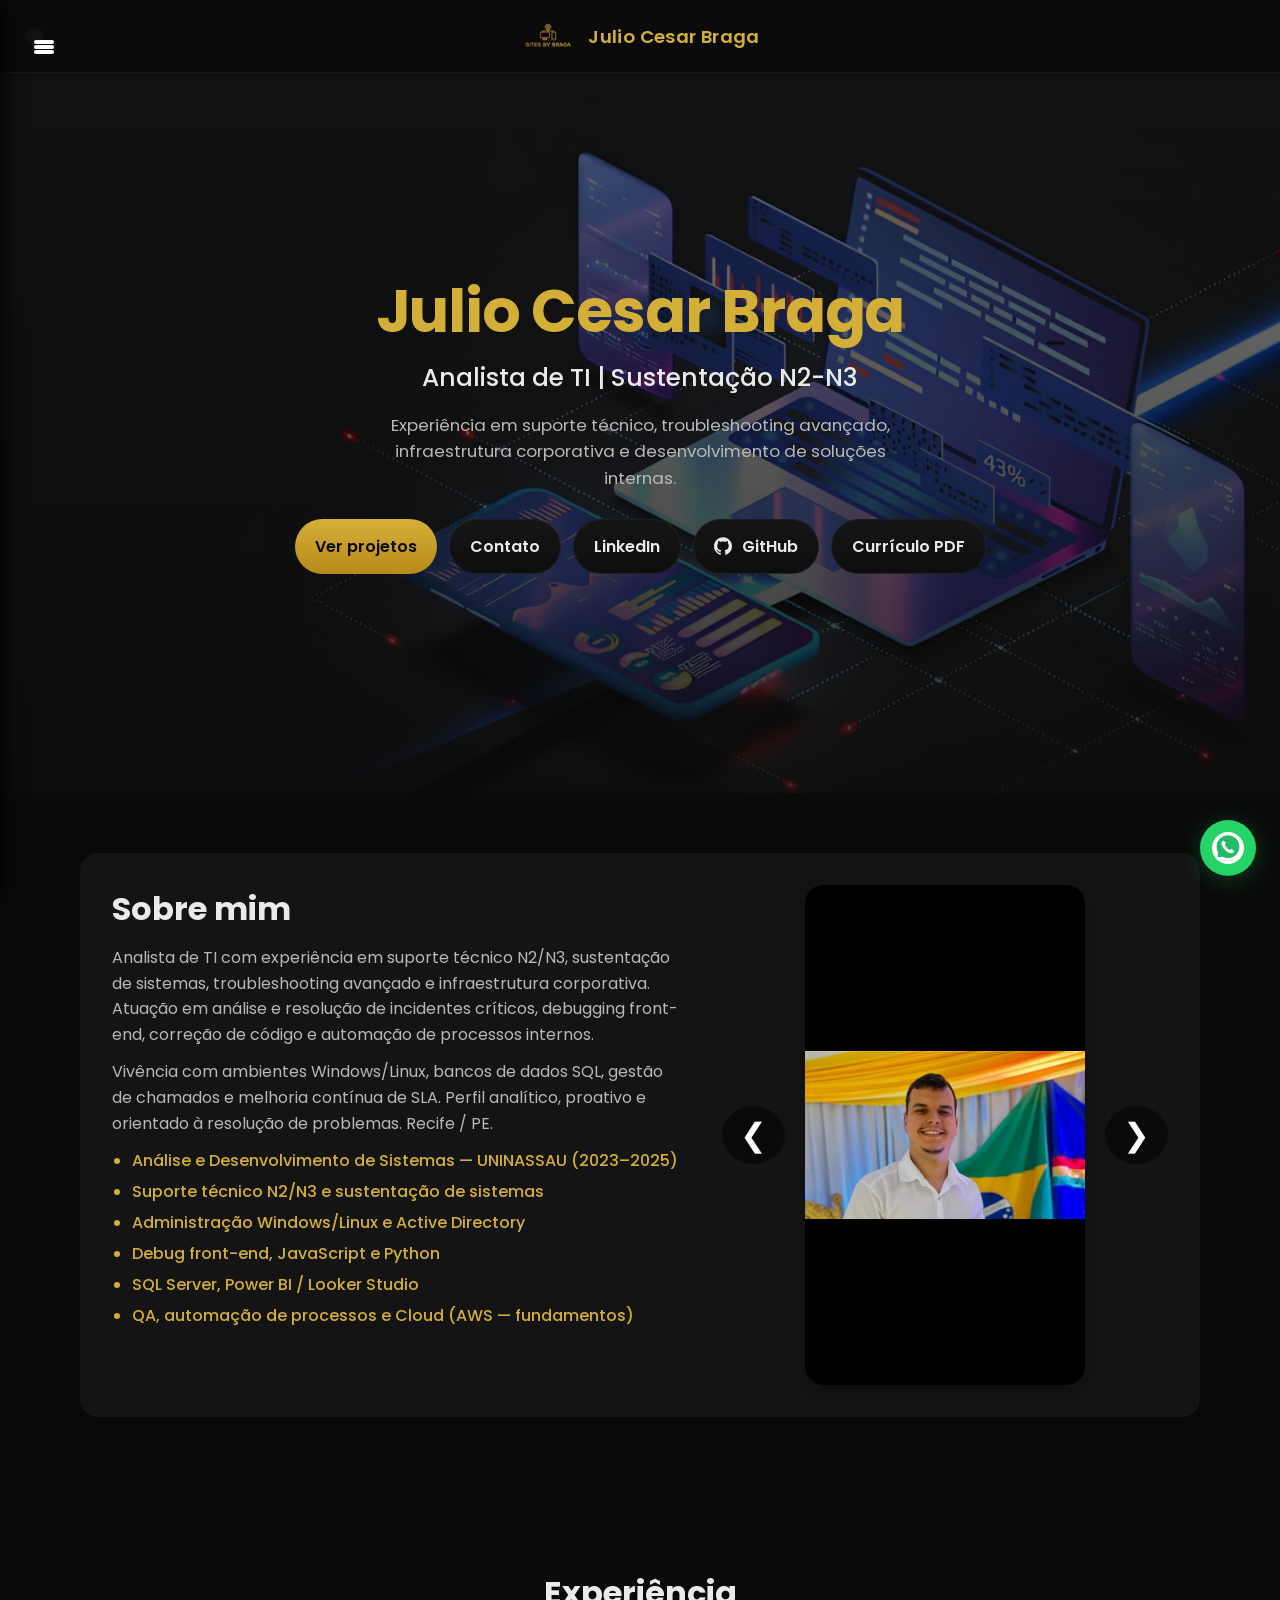
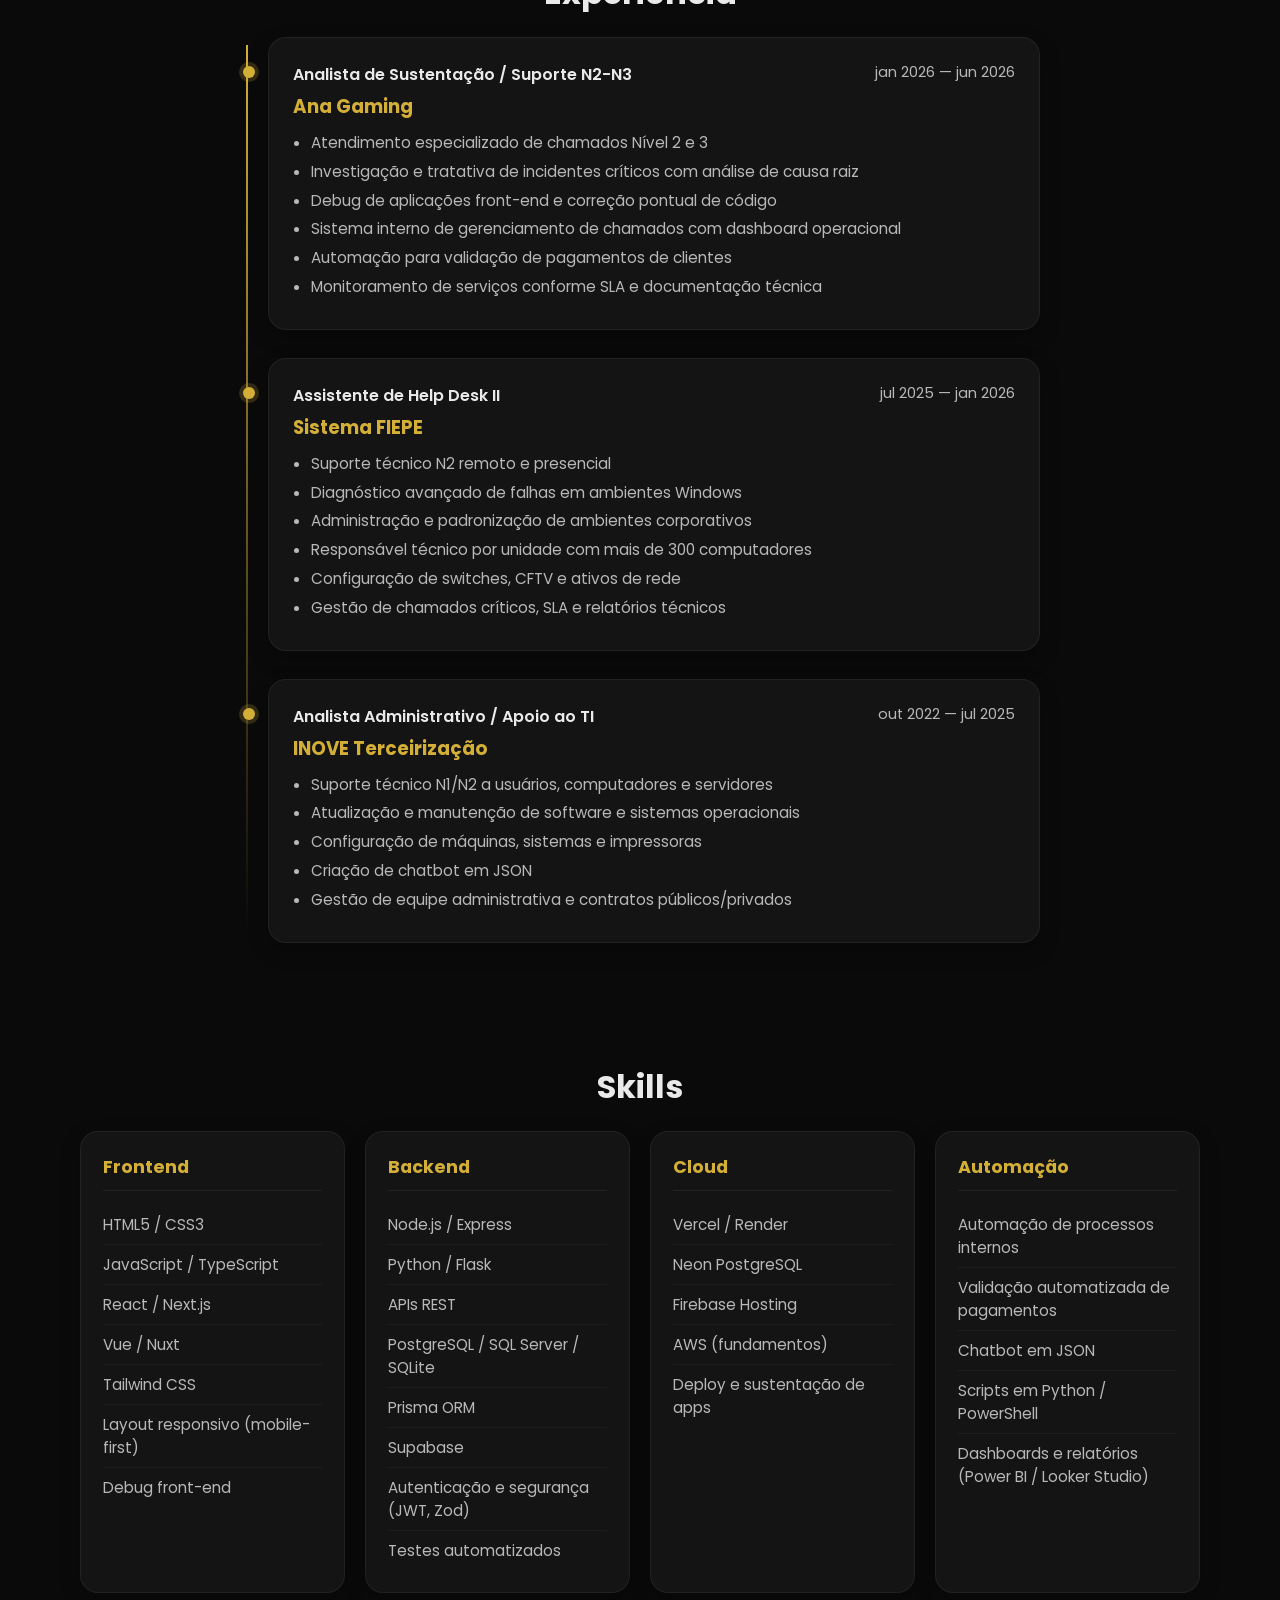
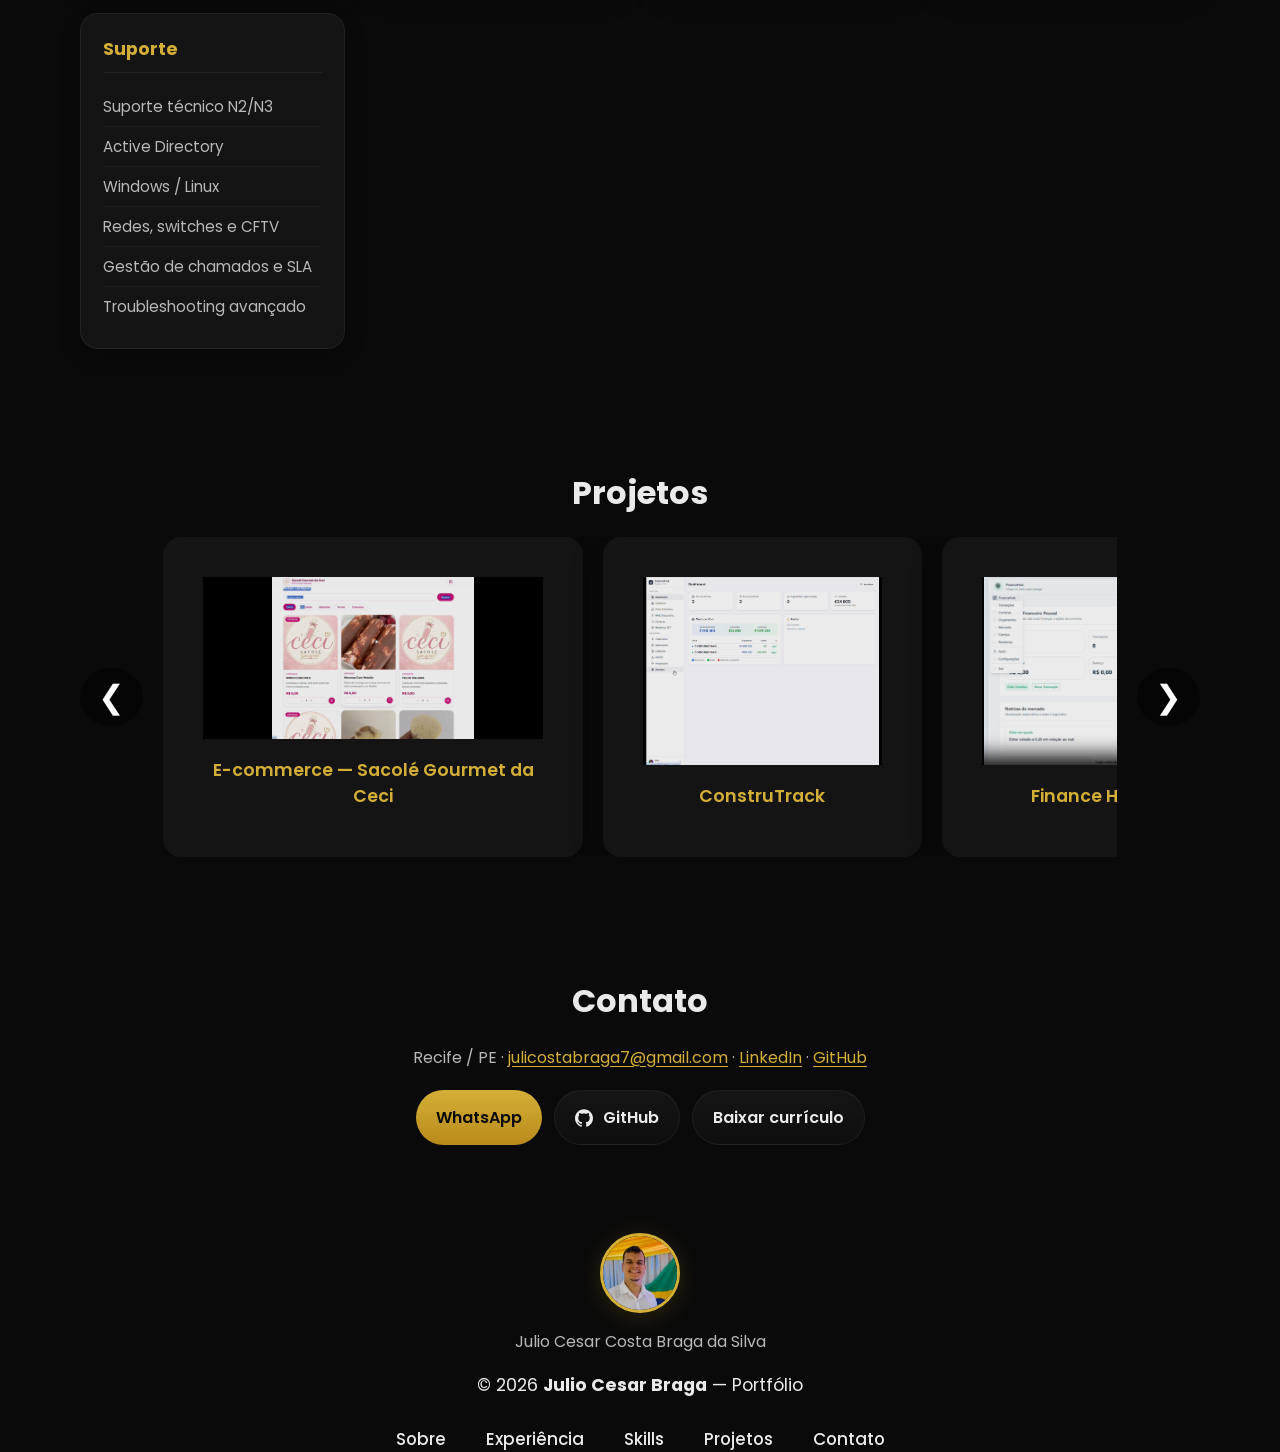
==== commit c3e20209: "Add e-commerce project, GED video, GitHub link and reorganize skills - Add Sacole Gourmet da Ceci e-" ====
--- a/public/index.html
+++ b/public/index.html
@@ -43,6 +43,10 @@
           <a href="#portfolio" class="btn gold">Ver projetos</a>
           <a href="#contato" class="btn">Contato</a>
           <a href="https://www.linkedin.com/in/julio-cesar-389a39224" class="btn" target="_blank" rel="noopener">LinkedIn</a>
+          <a href="https://github.com/Julio-Costa-Braga" class="btn" target="_blank" rel="noopener">
+            <svg viewBox="0 0 24 24" width="18" height="18" fill="currentColor" aria-hidden="true"><path d="M12 .297c-6.63 0-12 5.373-12 12 0 5.303 3.438 9.8 8.205 11.385.6.113.82-.258.82-.577 0-.285-.01-1.04-.015-2.04-3.338.724-4.042-1.61-4.042-1.61C4.422 18.07 3.633 17.7 3.633 17.7c-1.087-.744.084-.729.084-.729 1.205.084 1.838 1.236 1.838 1.236 1.07 1.835 2.809 1.305 3.495.998.108-.776.417-1.305.76-1.605-2.665-.3-5.466-1.332-5.466-5.93 0-1.31.465-2.38 1.235-3.22-.135-.303-.54-1.523.105-3.176 0 0 1.005-.322 3.3 1.23.96-.267 1.98-.399 3-.405 1.02.006 2.04.138 3 .405 2.28-1.552 3.285-1.23 3.285-1.23.645 1.653.24 2.873.12 3.176.765.84 1.23 1.91 1.23 3.22 0 4.61-2.805 5.625-5.475 5.92.42.36.81 1.096.81 2.22 0 1.606-.015 2.896-.015 3.286 0 .315.21.69.825.57C20.565 22.092 24 17.592 24 12.297c0-6.627-5.373-12-12-12"/></svg>
+            GitHub
+          </a>
           <a href="/static/curriculo-julio-cesar.pdf" class="btn" target="_blank" rel="noopener">Currículo PDF</a>
         </div>
       </div>
@@ -132,38 +136,59 @@
         <h2 class="title-lg">Skills</h2>
         <div class="skills-grid">
           <div class="skill-group">
-            <h3>Suporte & Infra</h3>
-            <ul>
-              <li>Suporte Técnico N2/N3</li>
+            <h3>Frontend</h3>
+            <ul>
+              <li>HTML5 / CSS3</li>
+              <li>JavaScript / TypeScript</li>
+              <li>React / Next.js</li>
+              <li>Vue / Nuxt</li>
+              <li>Tailwind CSS</li>
+              <li>Layout responsivo (mobile-first)</li>
+              <li>Debug front-end</li>
+            </ul>
+          </div>
+          <div class="skill-group">
+            <h3>Backend</h3>
+            <ul>
+              <li>Node.js / Express</li>
+              <li>Python / Flask</li>
+              <li>APIs REST</li>
+              <li>PostgreSQL / SQL Server / SQLite</li>
+              <li>Prisma ORM</li>
+              <li>Supabase</li>
+              <li>Autenticação e segurança (JWT, Zod)</li>
+              <li>Testes automatizados</li>
+            </ul>
+          </div>
+          <div class="skill-group">
+            <h3>Cloud</h3>
+            <ul>
+              <li>Vercel / Render</li>
+              <li>Neon PostgreSQL</li>
+              <li>Firebase Hosting</li>
+              <li>AWS (fundamentos)</li>
+              <li>Deploy e sustentação de apps</li>
+            </ul>
+          </div>
+          <div class="skill-group">
+            <h3>Automação</h3>
+            <ul>
+              <li>Automação de processos internos</li>
+              <li>Validação automatizada de pagamentos</li>
+              <li>Chatbot em JSON</li>
+              <li>Scripts em Python / PowerShell</li>
+              <li>Dashboards e relatórios (Power BI / Looker Studio)</li>
+            </ul>
+          </div>
+          <div class="skill-group">
+            <h3>Suporte</h3>
+            <ul>
+              <li>Suporte técnico N2/N3</li>
               <li>Active Directory</li>
               <li>Windows / Linux</li>
               <li>Redes, switches e CFTV</li>
-              <li>Cloud Computing (AWS — fundamentos)</li>
-            </ul>
-          </div>
-          <div class="skill-group">
-            <h3>Desenvolvimento</h3>
-            <ul>
-              <li>JavaScript</li>
-              <li>Python</li>
-              <li>Debug Front-End</li>
-              <li>QA / Testes de Software</li>
-              <li>Automação de Processos</li>
-            </ul>
-          </div>
-          <div class="skill-group">
-            <h3>Dados</h3>
-            <ul>
-              <li>SQL Server</li>
-              <li>Power BI / Looker Studio</li>
-            </ul>
-          </div>
-          <div class="skill-group">
-            <h3>Perfil</h3>
-            <ul>
-              <li>Analítico</li>
-              <li>Proativo</li>
-              <li>Orientado a resolução de problemas</li>
+              <li>Gestão de chamados e SLA</li>
+              <li>Troubleshooting avançado</li>
             </ul>
           </div>
         </div>
@@ -179,6 +204,18 @@
 
             <div class="carousel-item projeto-preview">
               <div class="preview-anim">
+                <img src="/static/img/ecommerce-sacole.png" alt="E-commerce Sacolé Gourmet da Ceci" class="preview-img" />
+                <div class="preview-overlay">
+                  <div class="preview-actions">
+                    <button type="button" class="btn-overlay" onclick="openEcommerceModal(false)">Detalhes</button>
+                  </div>
+                </div>
+              </div>
+              <div class="preview-title">E-commerce — Sacolé Gourmet da Ceci</div>
+            </div>
+
+            <div class="carousel-item projeto-preview">
+              <div class="preview-anim">
                 <div class="projeto-carousel">
                   <img src="/static/img/contrutrack.png" alt="ConstruTrack" class="preview-img" />
                 </div>
@@ -207,11 +244,7 @@
 
             <div class="carousel-item projeto-preview">
               <div class="preview-anim">
-                <div class="projeto-carousel">
-                  <img src="/static/img/ged-recursos-humanos.png" alt="Módulo de Recursos Humanos" class="preview-img projeto-carousel-img" id="projetoImg" />
-                  <button type="button" class="projeto-carousel-btn prev" onclick="mudarImagemProjeto(-1)">❮</button>
-                  <button type="button" class="projeto-carousel-btn next" onclick="mudarImagemProjeto(1)">❯</button>
-                </div>
+                <img src="/static/img/ged-video-thumb.png" alt="Gestão Eletrônica de Documentos (GED)" class="preview-img" />
                 <div class="preview-overlay">
                   <div class="preview-actions">
                     <button type="button" class="btn-overlay" onclick="openGedModal()">Detalhes</button>
@@ -257,26 +290,15 @@
     <section id="contato" class="section">
       <div class="container">
         <h2 class="title-lg">Contato</h2>
-        <p class="muted contact-intro">Recife / PE · <a href="mailto:julicostabraga7@gmail.com">julicostabraga7@gmail.com</a> · <a href="https://www.linkedin.com/in/julio-cesar-389a39224" target="_blank" rel="noopener">LinkedIn</a></p>
+        <p class="muted contact-intro">Recife / PE · <a href="mailto:julicostabraga7@gmail.com">julicostabraga7@gmail.com</a> · <a href="https://www.linkedin.com/in/julio-cesar-389a39224" target="_blank" rel="noopener">LinkedIn</a> · <a href="https://github.com/Julio-Costa-Braga" target="_blank" rel="noopener">GitHub</a></p>
         <div class="contact-links">
           <a href="https://wa.me/5581987370011" class="btn gold" target="_blank" rel="noopener">WhatsApp</a>
+          <a href="https://github.com/Julio-Costa-Braga" class="btn" target="_blank" rel="noopener">
+            <svg viewBox="0 0 24 24" width="18" height="18" fill="currentColor" aria-hidden="true"><path d="M12 .297c-6.63 0-12 5.373-12 12 0 5.303 3.438 9.8 8.205 11.385.6.113.82-.258.82-.577 0-.285-.01-1.04-.015-2.04-3.338.724-4.042-1.61-4.042-1.61C4.422 18.07 3.633 17.7 3.633 17.7c-1.087-.744.084-.729.084-.729 1.205.084 1.838 1.236 1.838 1.236 1.07 1.835 2.809 1.305 3.495.998.108-.776.417-1.305.76-1.605-2.665-.3-5.466-1.332-5.466-5.93 0-1.31.465-2.38 1.235-3.22-.135-.303-.54-1.523.105-3.176 0 0 1.005-.322 3.3 1.23.96-.267 1.98-.399 3-.405 1.02.006 2.04.138 3 .405 2.28-1.552 3.285-1.23 3.285-1.23.645 1.653.24 2.873.12 3.176.765.84 1.23 1.91 1.23 3.22 0 4.61-2.805 5.625-5.475 5.92.42.36.81 1.096.81 2.22 0 1.606-.015 2.896-.015 3.286 0 .315.21.69.825.57C20.565 22.092 24 17.592 24 12.297c0-6.627-5.373-12-12-12"/></svg>
+            GitHub
+          </a>
           <a href="/static/curriculo-julio-cesar.pdf" class="btn" target="_blank" rel="noopener">Baixar currículo</a>
         </div>
-        <form class="card contato-form" onsubmit="sendEmail(event)">
-          <label>
-            Nome
-            <input class="input" type="text" id="nome" placeholder="Seu nome" required>
-          </label>
-          <label>
-            Email
-            <input class="input" type="email" id="email" placeholder="Seu email" required>
-          </label>
-          <label>
-            Mensagem
-            <textarea class="input" id="mensagem" rows="5" placeholder="Sua mensagem" required></textarea>
-          </label>
-          <button class="btn gold" type="submit">Enviar</button>
-        </form>
       </div>
     </section>
   </main>
@@ -350,24 +372,103 @@
     <div class="modal-content">
       <button type="button" class="modal-close" onclick="closeGedModal()" aria-label="Fechar">✕</button>
       <div class="modal-header">
-        <h2 id="ged-title">Gestão de Documentos (GED)</h2>
+        <h2 id="ged-title">Gestão Eletrônica de Documentos (GED) — Faculdade Nova Roma</h2>
       </div>
       <div class="modal-body">
+        <div class="modal-section video-section">
+          <video id="gedVideo" controls preload="metadata" style="width:100%; max-height:360px; background:#000">
+            <source src="/static/ged-video.mp4" type="video/mp4">
+            Seu navegador não suporta vídeo.
+          </video>
+        </div>
         <div class="modal-section">
           <h3>Resumo</h3>
-          <p>Módulo de gestão documental com foco em Recursos Humanos e rotinas administrativas — organização, visualização e fluxo de documentos em ambiente corporativo.</p>
-        </div>
-        <div class="modal-section">
-          <h3>Destaques</h3>
+          <p>Em parceria, desenvolvemos de ponta a ponta um GED para a Faculdade Nova Roma, transformando processos manuais em uma solução digital, organizada e segura. O sistema foi pensado para centralizar documentos e facilitar a rotina de áreas como RH, financeiro e administrativo.</p>
+        </div>
+        <div class="modal-section">
+          <h3>Funcionalidades</h3>
           <ul class="features-list">
-            <li>Telas de RH e gestão documental</li>
-            <li>Interface orientada a operação diária</li>
-            <li>Carrossel de prévias no portfólio</li>
+            <li><strong>Pré-cadastramento, captura e classificação</strong> de documentos</li>
+            <li><strong>Gestão de colaboradores</strong> e controle de férias</li>
+            <li><strong>Envio de documentos por e-mail</strong> com múltiplos anexos</li>
+            <li><strong>Assinatura eletrônica</strong> com registro de nome, CPF e data/hora</li>
+            <li><strong>Controle de acesso</strong> por perfil</li>
+            <li><strong>Central de notificações</strong></li>
+            <li><strong>Lixeira</strong> com recuperação</li>
+            <li><strong>Trilhas de auditoria</strong></li>
           </ul>
+        </div>
+        <div class="modal-section">
+          <h3>Stack</h3>
+          <div class="tech-grid">
+            <div class="tech-item"><strong>Back-end:</strong> Node.js + Express</div>
+            <div class="tech-item"><strong>Linguagem:</strong> JavaScript</div>
+            <div class="tech-item"><strong>Front-end:</strong> Tailwind CSS</div>
+            <div class="tech-item"><strong>Banco:</strong> PostgreSQL (Supabase)</div>
+            <div class="tech-item"><strong>Segurança:</strong> JWT + Zod</div>
+            <div class="tech-item"><strong>E-mail:</strong> Resend</div>
+            <div class="tech-item"><strong>QA:</strong> Testes automatizados</div>
+            <div class="tech-item"><strong>Deploy:</strong> Produção com domínio próprio</div>
+          </div>
+        </div>
+        <div class="modal-section">
+          <h3>Aprendizado</h3>
+          <p>Oportunidade de colocar em prática conhecimentos de <strong>Full Stack, APIs, banco de dados, segurança, arquitetura e sustentação</strong> — com um reforço importante: antes de pensar no código, é fundamental entender o problema e o fluxo do negócio.</p>
         </div>
       </div>
       <div class="modal-footer">
         <button type="button" class="btn gold" onclick="closeGedModal()">Fechar</button>
+      </div>
+    </div>
+  </div>
+
+  <!-- MODAL E-commerce -->
+  <div id="ecommerceModal" class="modal" role="dialog" aria-modal="true" aria-labelledby="ecommerce-title">
+    <div class="modal-overlay" onclick="closeEcommerceModal()"></div>
+    <div class="modal-content">
+      <button type="button" class="modal-close" onclick="closeEcommerceModal()" aria-label="Fechar">✕</button>
+      <div class="modal-header">
+        <h2 id="ecommerce-title">E-commerce — Sacolé Gourmet da Ceci</h2>
+      </div>
+      <div class="modal-body">
+        <div class="modal-section video-section">
+          <video id="ecommerceVideo" controls preload="metadata" style="width:100%; max-height:360px; background:#000">
+            <source src="/static/ecommerce-sacole-video.mp4" type="video/mp4">
+            Seu navegador não suporta vídeo.
+          </video>
+        </div>
+        <div class="modal-section">
+          <h3>Resumo</h3>
+          <p>E-commerce completo desenvolvido para a <strong>Sacolé Gourmet da Ceci</strong>, com foco em facilitar as vendas e organizar toda a gestão do negócio. Oportunidade de aprofundar conhecimentos em <strong>Next.js e TypeScript</strong> na prática, trabalhando com Server Components, Server Actions, transações no banco, validações e testes automatizados.</p>
+        </div>
+        <div class="modal-section">
+          <h3>Funcionalidades</h3>
+          <ul class="features-list">
+            <li><strong>Carrinho e checkout</strong> completos</li>
+            <li><strong>Pedidos via WhatsApp</strong></li>
+            <li><strong>Entrega ou retirada</strong> no pedido</li>
+            <li><strong>Controle automático de estoque</strong></li>
+            <li><strong>Painel administrativo</strong></li>
+            <li><strong>Cadastro de produtos</strong>, ingredientes e receitas</li>
+            <li><strong>Cálculo de custos e rentabilidade</strong></li>
+            <li><strong>Histórico de movimentações</strong></li>
+          </ul>
+        </div>
+        <div class="modal-section">
+          <h3>Stack</h3>
+          <div class="tech-grid">
+            <div class="tech-item"><strong>Framework:</strong> Next.js 16 + React 19</div>
+            <div class="tech-item"><strong>Linguagem:</strong> TypeScript</div>
+            <div class="tech-item"><strong>ORM:</strong> Prisma</div>
+            <div class="tech-item"><strong>Banco:</strong> PostgreSQL (Neon)</div>
+            <div class="tech-item"><strong>UI:</strong> Tailwind CSS</div>
+            <div class="tech-item"><strong>Deploy:</strong> Render</div>
+            <div class="tech-item"><strong>Qualidade:</strong> 41 testes automatizados + lint + typecheck</div>
+          </div>
+        </div>
+      </div>
+      <div class="modal-footer">
+        <button type="button" class="btn gold" onclick="closeEcommerceModal()">Fechar</button>
       </div>
     </div>
   </div>
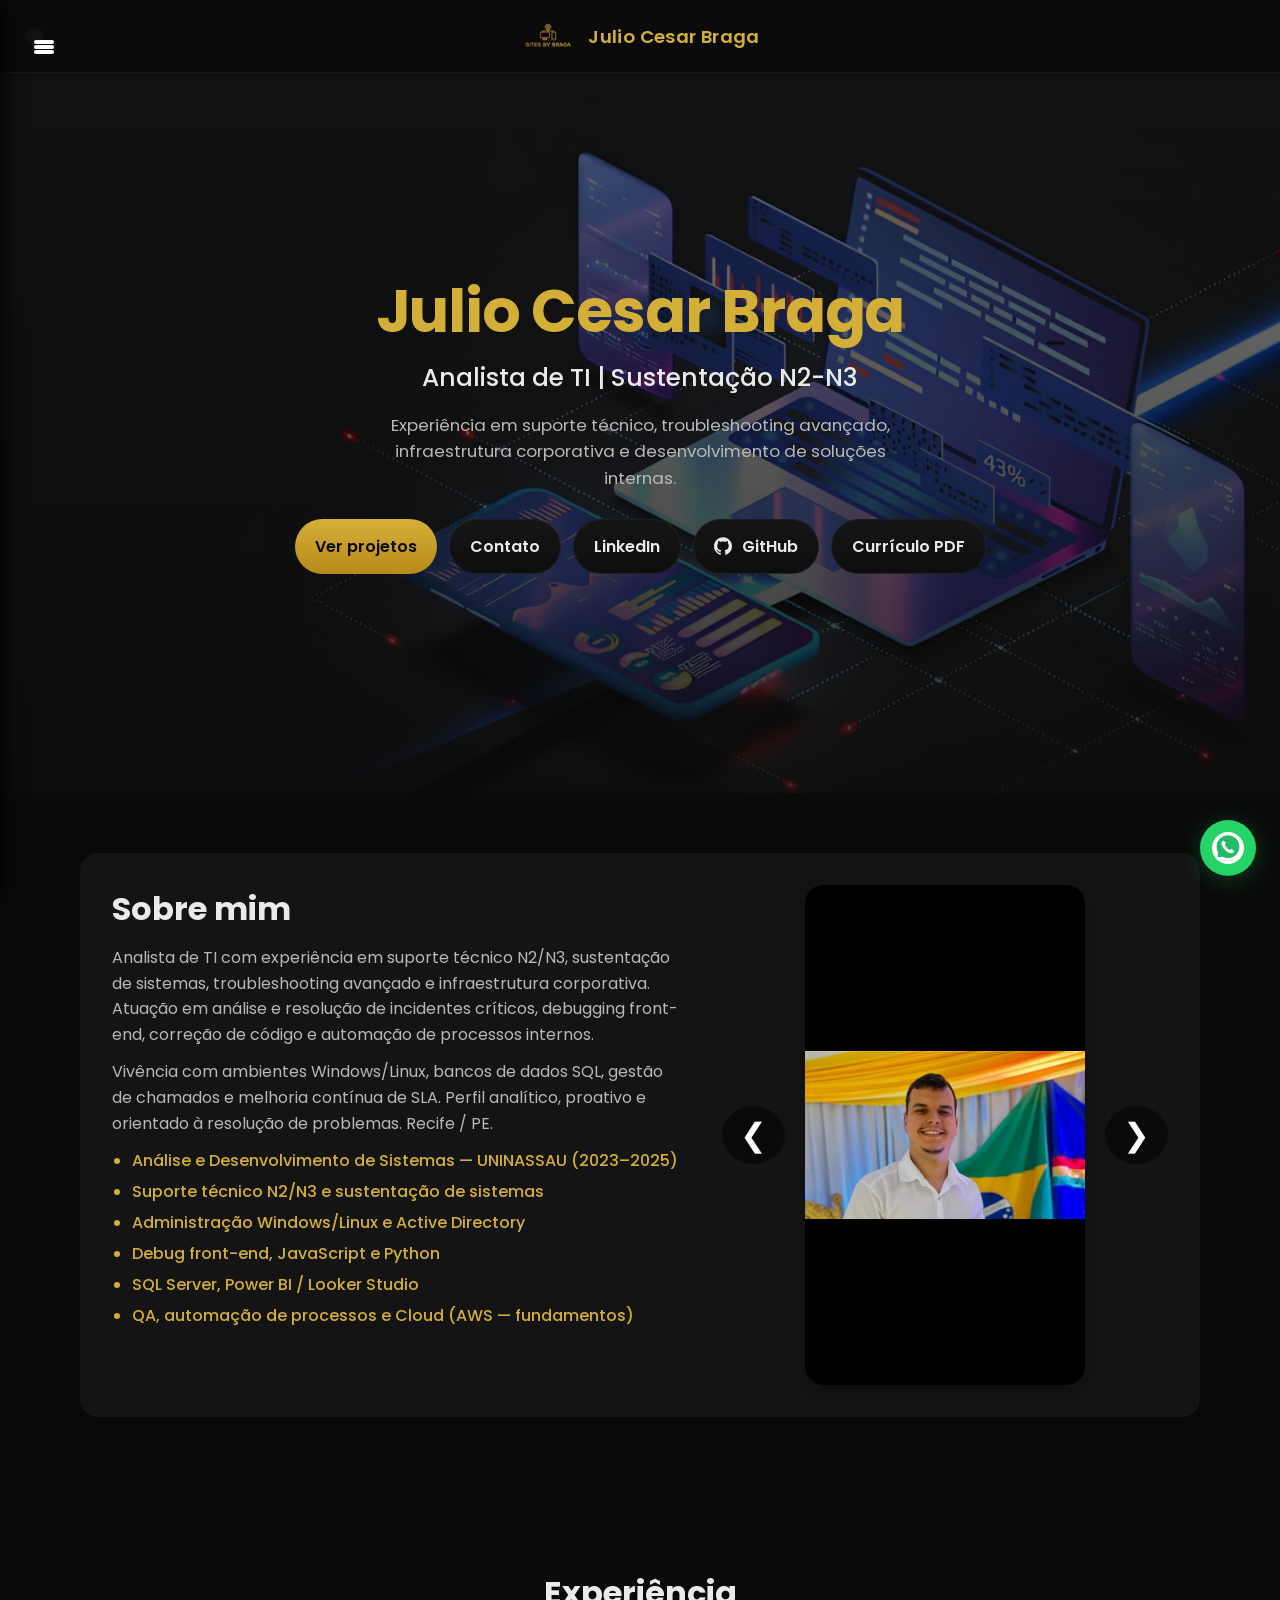
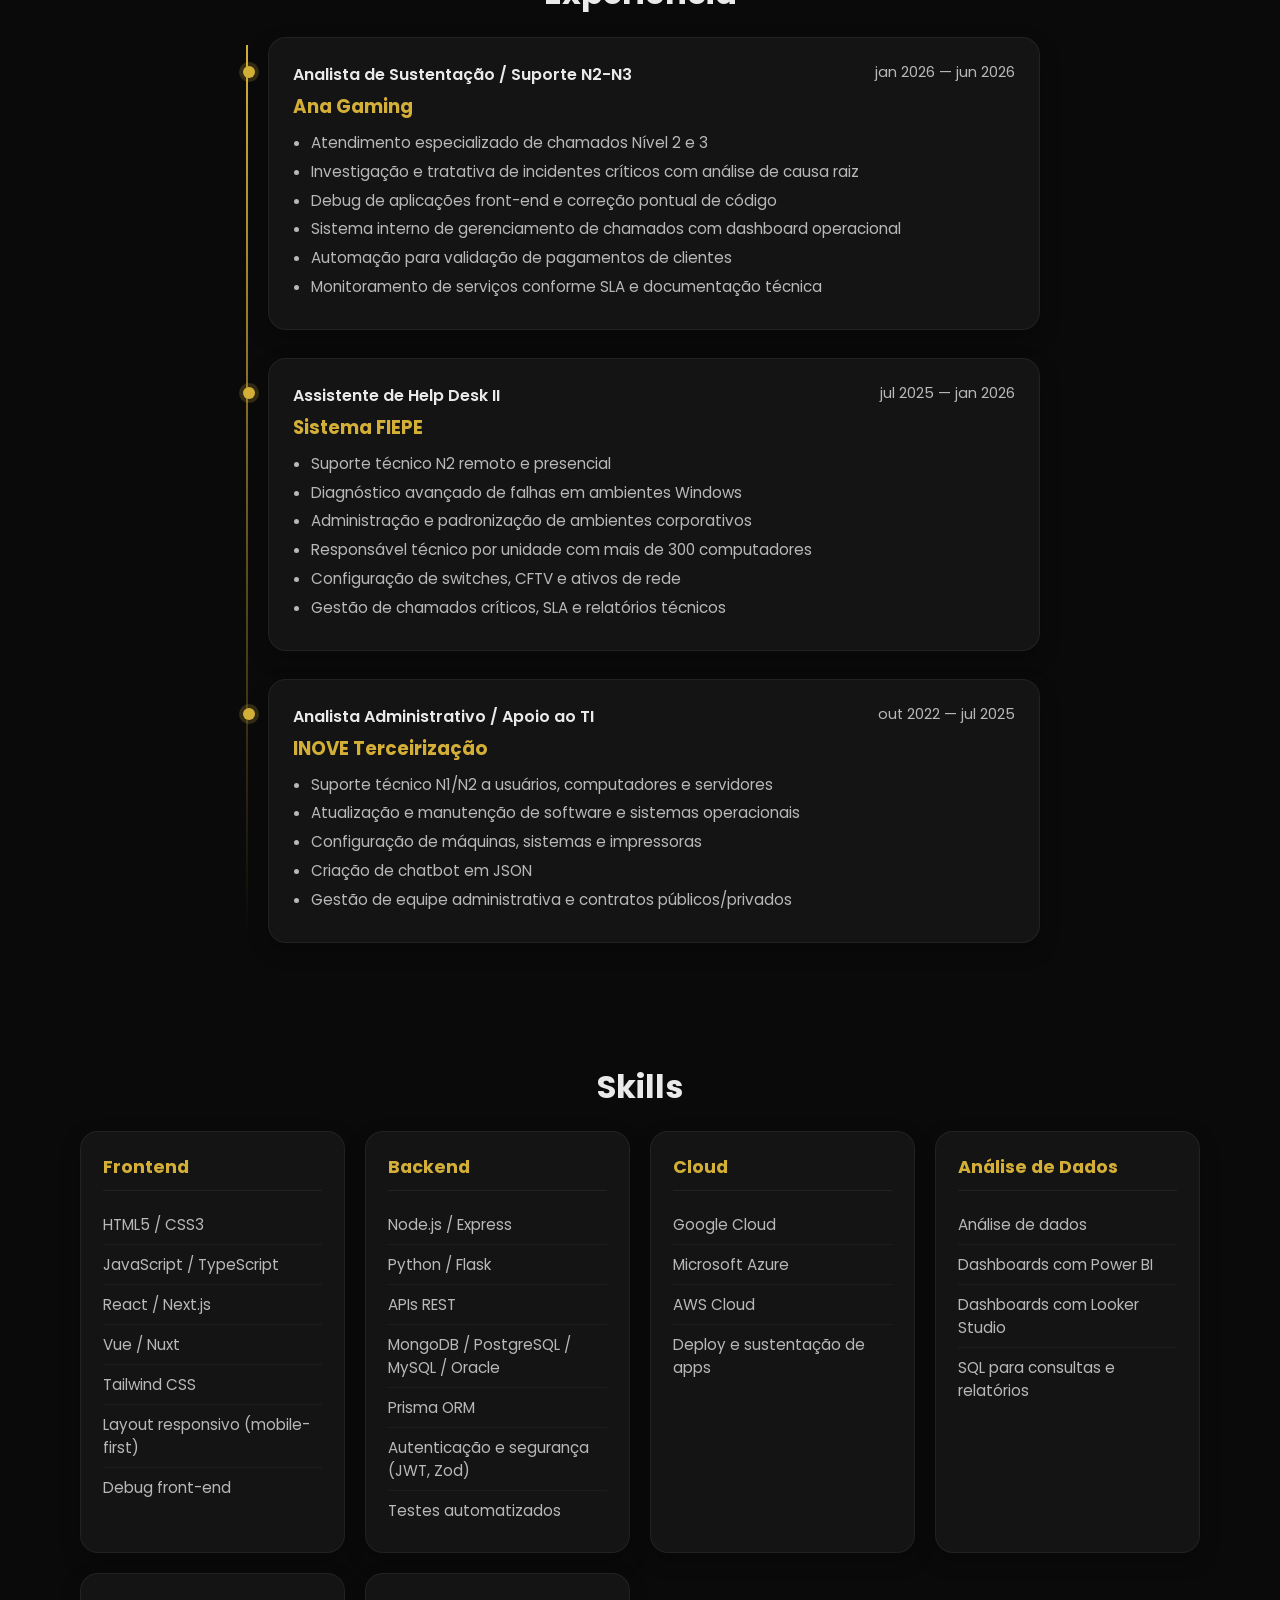
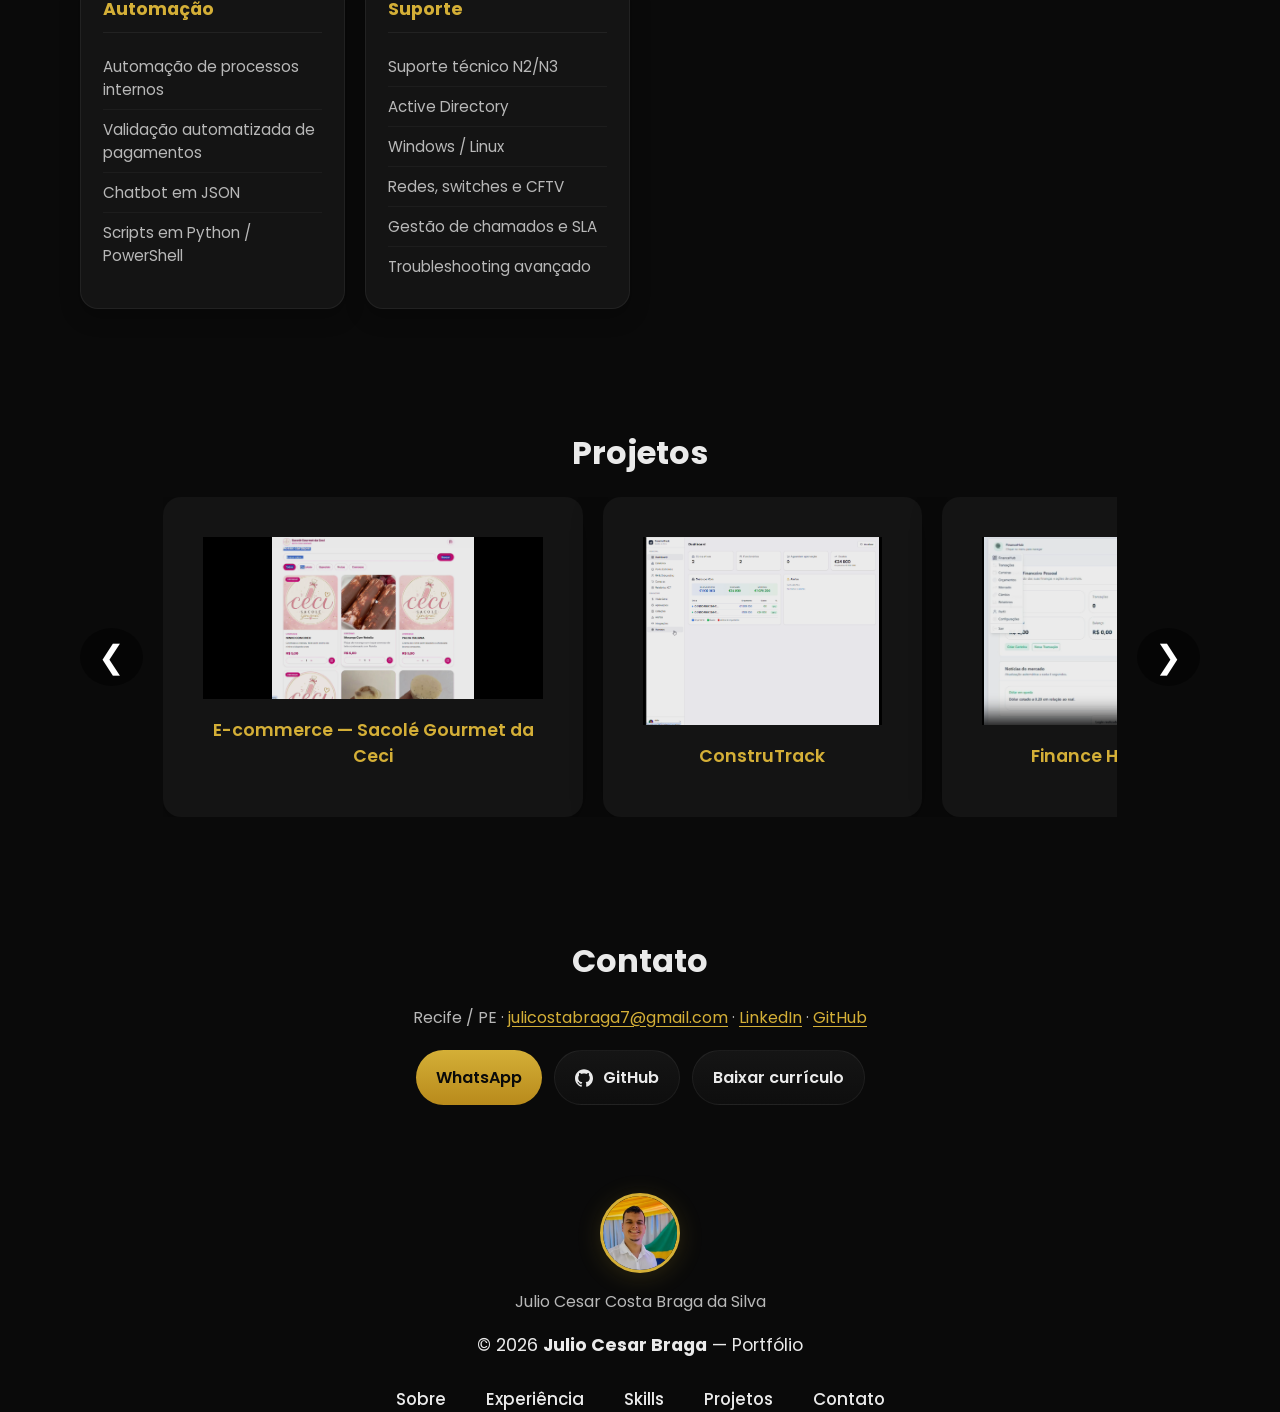
==== commit e60d7131: "Update skills: GCP/Azure/AWS cloud, MongoDB/PostgreSQL/MySQL/Oracle, data analysis with Power BI and" ====
--- a/public/index.html
+++ b/public/index.html
@@ -153,9 +153,8 @@
               <li>Node.js / Express</li>
               <li>Python / Flask</li>
               <li>APIs REST</li>
-              <li>PostgreSQL / SQL Server / SQLite</li>
+              <li>MongoDB / PostgreSQL / MySQL / Oracle</li>
               <li>Prisma ORM</li>
-              <li>Supabase</li>
               <li>Autenticação e segurança (JWT, Zod)</li>
               <li>Testes automatizados</li>
             </ul>
@@ -163,11 +162,19 @@
           <div class="skill-group">
             <h3>Cloud</h3>
             <ul>
-              <li>Vercel / Render</li>
-              <li>Neon PostgreSQL</li>
-              <li>Firebase Hosting</li>
-              <li>AWS (fundamentos)</li>
+              <li>Google Cloud</li>
+              <li>Microsoft Azure</li>
+              <li>AWS Cloud</li>
               <li>Deploy e sustentação de apps</li>
+            </ul>
+          </div>
+          <div class="skill-group">
+            <h3>Análise de Dados</h3>
+            <ul>
+              <li>Análise de dados</li>
+              <li>Dashboards com Power BI</li>
+              <li>Dashboards com Looker Studio</li>
+              <li>SQL para consultas e relatórios</li>
             </ul>
           </div>
           <div class="skill-group">
@@ -177,7 +184,6 @@
               <li>Validação automatizada de pagamentos</li>
               <li>Chatbot em JSON</li>
               <li>Scripts em Python / PowerShell</li>
-              <li>Dashboards e relatórios (Power BI / Looker Studio)</li>
             </ul>
           </div>
           <div class="skill-group">
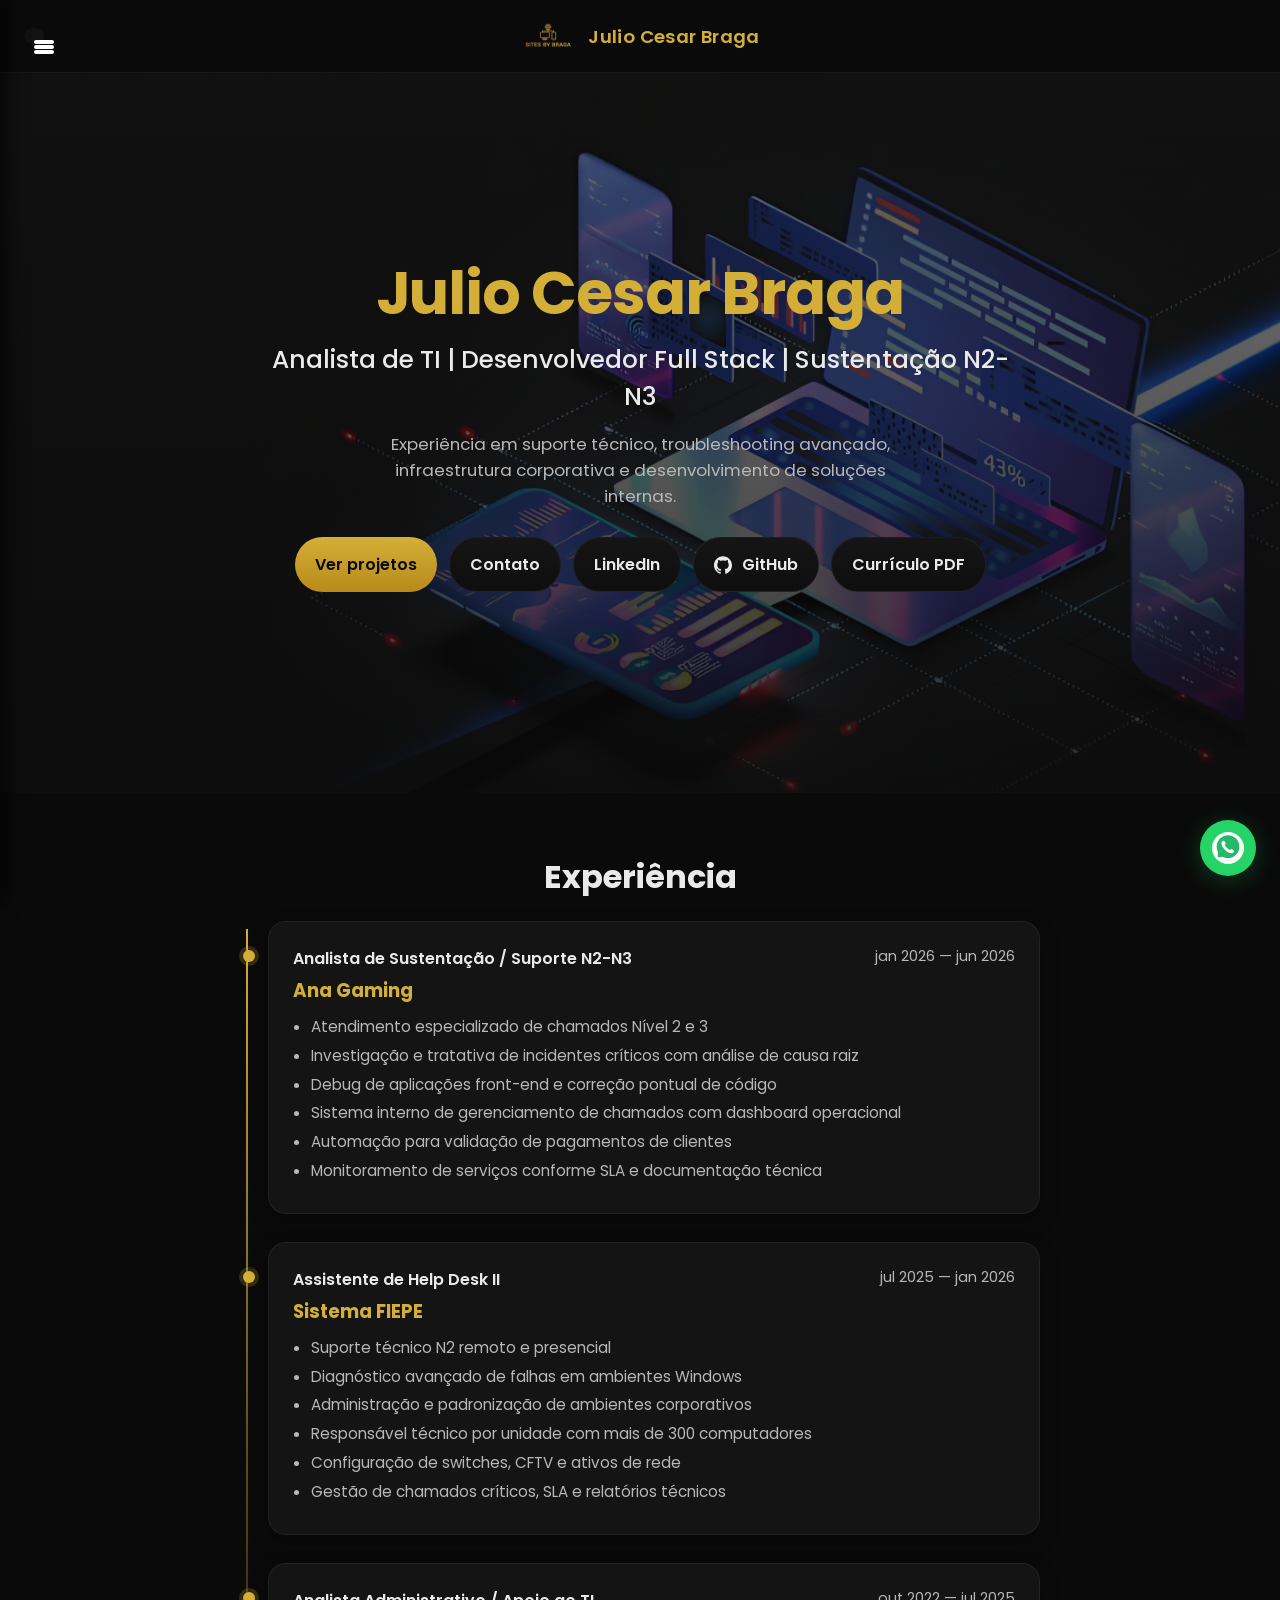
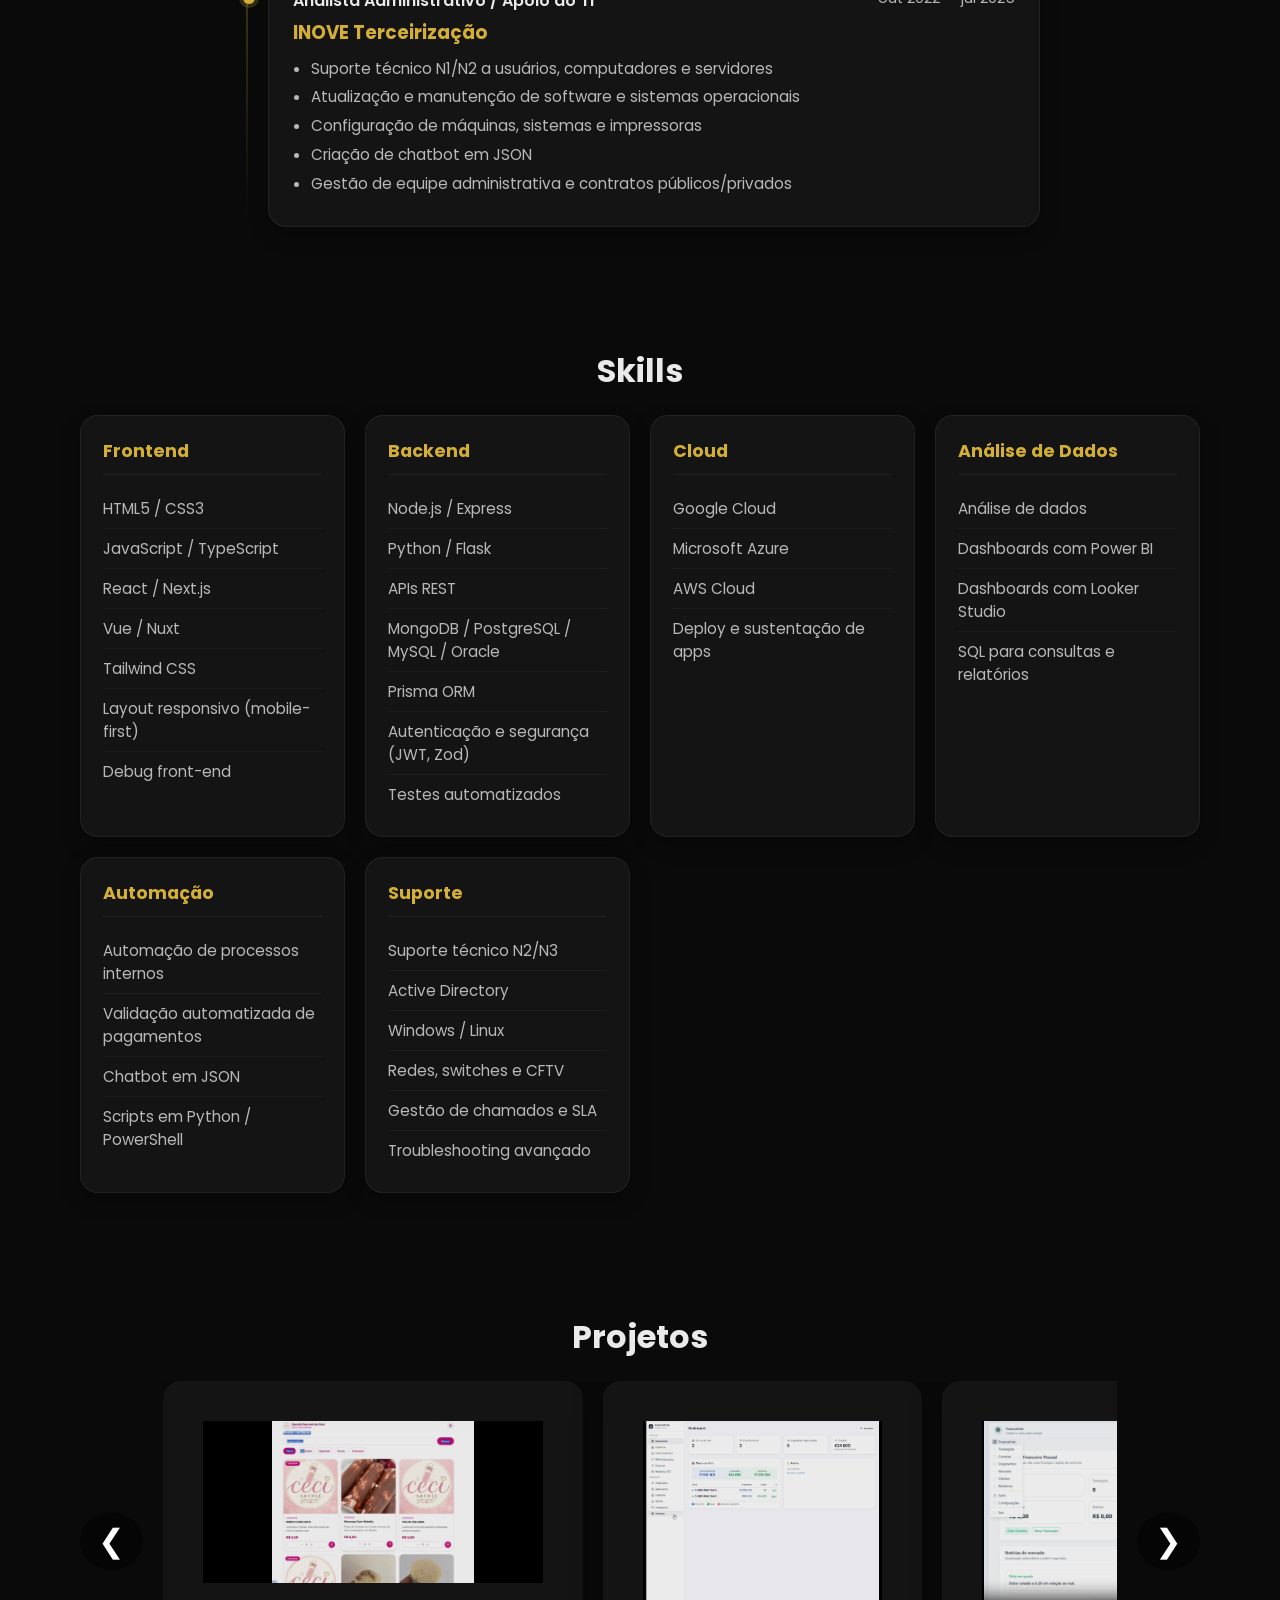
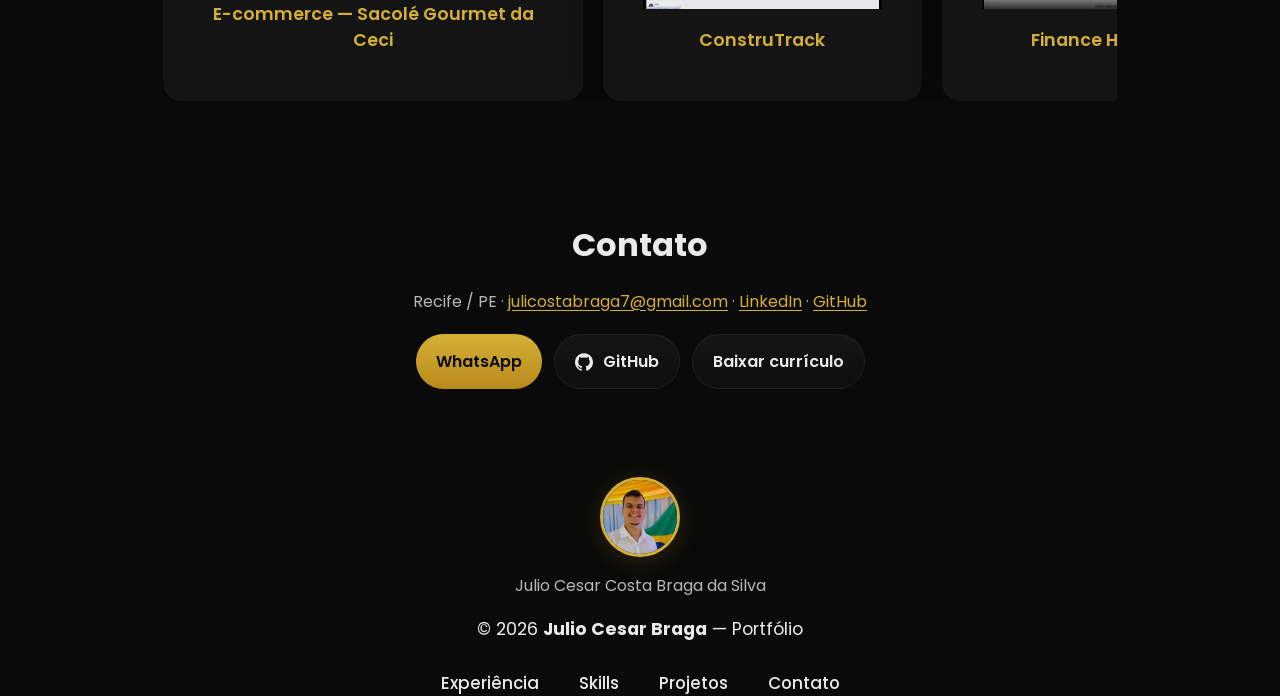
==== commit 94dc1b2e: "Remove 'Sobre mim' section (redundant with Skills), add Full Stack to title, clean nav and JS" ====
--- a/public/index.html
+++ b/public/index.html
@@ -26,7 +26,6 @@
 
   <div id="backdrop" onclick="toggleMobile(false)"></div>
   <nav id="drawer" aria-hidden="true">
-    <a href="#sobre" onclick="toggleMobile(false)">Sobre</a>
     <a href="#experiencia" onclick="toggleMobile(false)">Experiência</a>
     <a href="#skills" onclick="toggleMobile(false)">Skills</a>
     <a href="#portfolio" onclick="toggleMobile(false)">Projetos</a>
@@ -37,7 +36,7 @@
     <section class="hero">
       <div class="container hero-inner">
         <p class="hero-brand">Julio Cesar Braga</p>
-        <h1>Analista de TI | Sustentação N2-N3</h1>
+        <h1>Analista de TI | Desenvolvedor Full Stack | Sustentação N2-N3</h1>
         <p class="muted hero-lead">Experiência em suporte técnico, troubleshooting avançado, infraestrutura corporativa e desenvolvimento de soluções internas.</p>
         <div class="hero-ctas">
           <a href="#portfolio" class="btn gold">Ver projetos</a>
@@ -48,31 +47,6 @@
             GitHub
           </a>
           <a href="/static/curriculo-julio-cesar.pdf" class="btn" target="_blank" rel="noopener">Currículo PDF</a>
-        </div>
-      </div>
-    </section>
-
-    <section id="sobre" class="section quem-sou-eu">
-      <div class="container quem-sou-eu-container">
-        <div class="quem-sou-eu-info">
-          <h2 class="title-lg">Sobre mim</h2>
-          <p>Analista de TI com experiência em suporte técnico N2/N3, sustentação de sistemas, troubleshooting avançado e infraestrutura corporativa. Atuação em análise e resolução de incidentes críticos, debugging front-end, correção de código e automação de processos internos.</p>
-          <p class="muted" style="margin-top:12px">Vivência com ambientes Windows/Linux, bancos de dados SQL, gestão de chamados e melhoria contínua de SLA. Perfil analítico, proativo e orientado à resolução de problemas. Recife / PE.</p>
-          <ul>
-            <li>Análise e Desenvolvimento de Sistemas — UNINASSAU (2023–2025)</li>
-            <li>Suporte técnico N2/N3 e sustentação de sistemas</li>
-            <li>Administração Windows/Linux e Active Directory</li>
-            <li>Debug front-end, JavaScript e Python</li>
-            <li>SQL Server, Power BI / Looker Studio</li>
-            <li>QA, automação de processos e Cloud (AWS — fundamentos)</li>
-          </ul>
-        </div>
-        <div class="carousel-container">
-          <button class="carousel-btn left" onclick="showPrev()" aria-label="Foto anterior">❮</button>
-          <div class="carousel-single">
-            <img id="carousel-img" src="/static/img/imgdev.jpg" alt="Foto de Julio Cesar Braga" />
-          </div>
-          <button class="carousel-btn right" onclick="showNext()" aria-label="Próxima foto">❯</button>
         </div>
       </div>
     </section>
@@ -317,7 +291,6 @@
       </div>
       <span class="brand-footer">© <span id="year"></span> <b>Julio Cesar Braga</b> — Portfólio</span>
       <nav class="footer-nav">
-        <a href="#sobre">Sobre</a>
         <a href="#experiencia">Experiência</a>
         <a href="#skills">Skills</a>
         <a href="#portfolio">Projetos</a>
